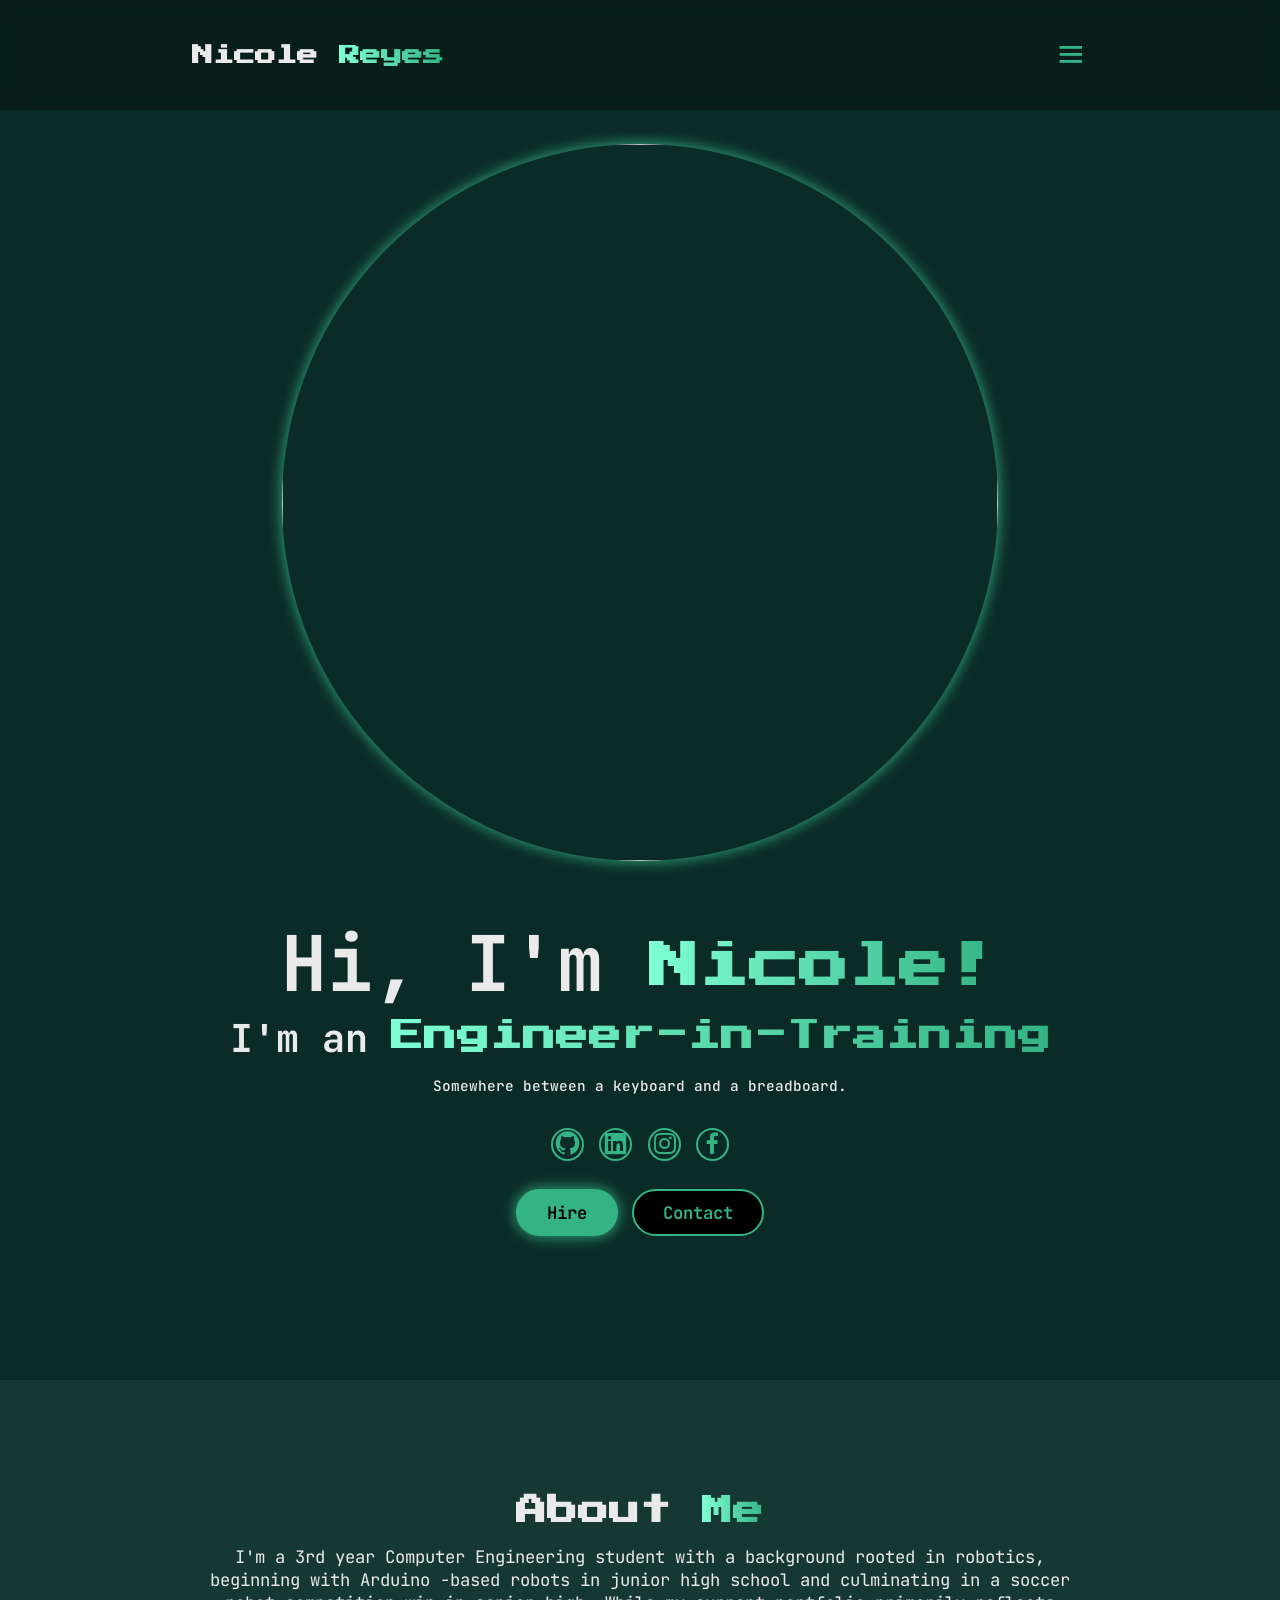
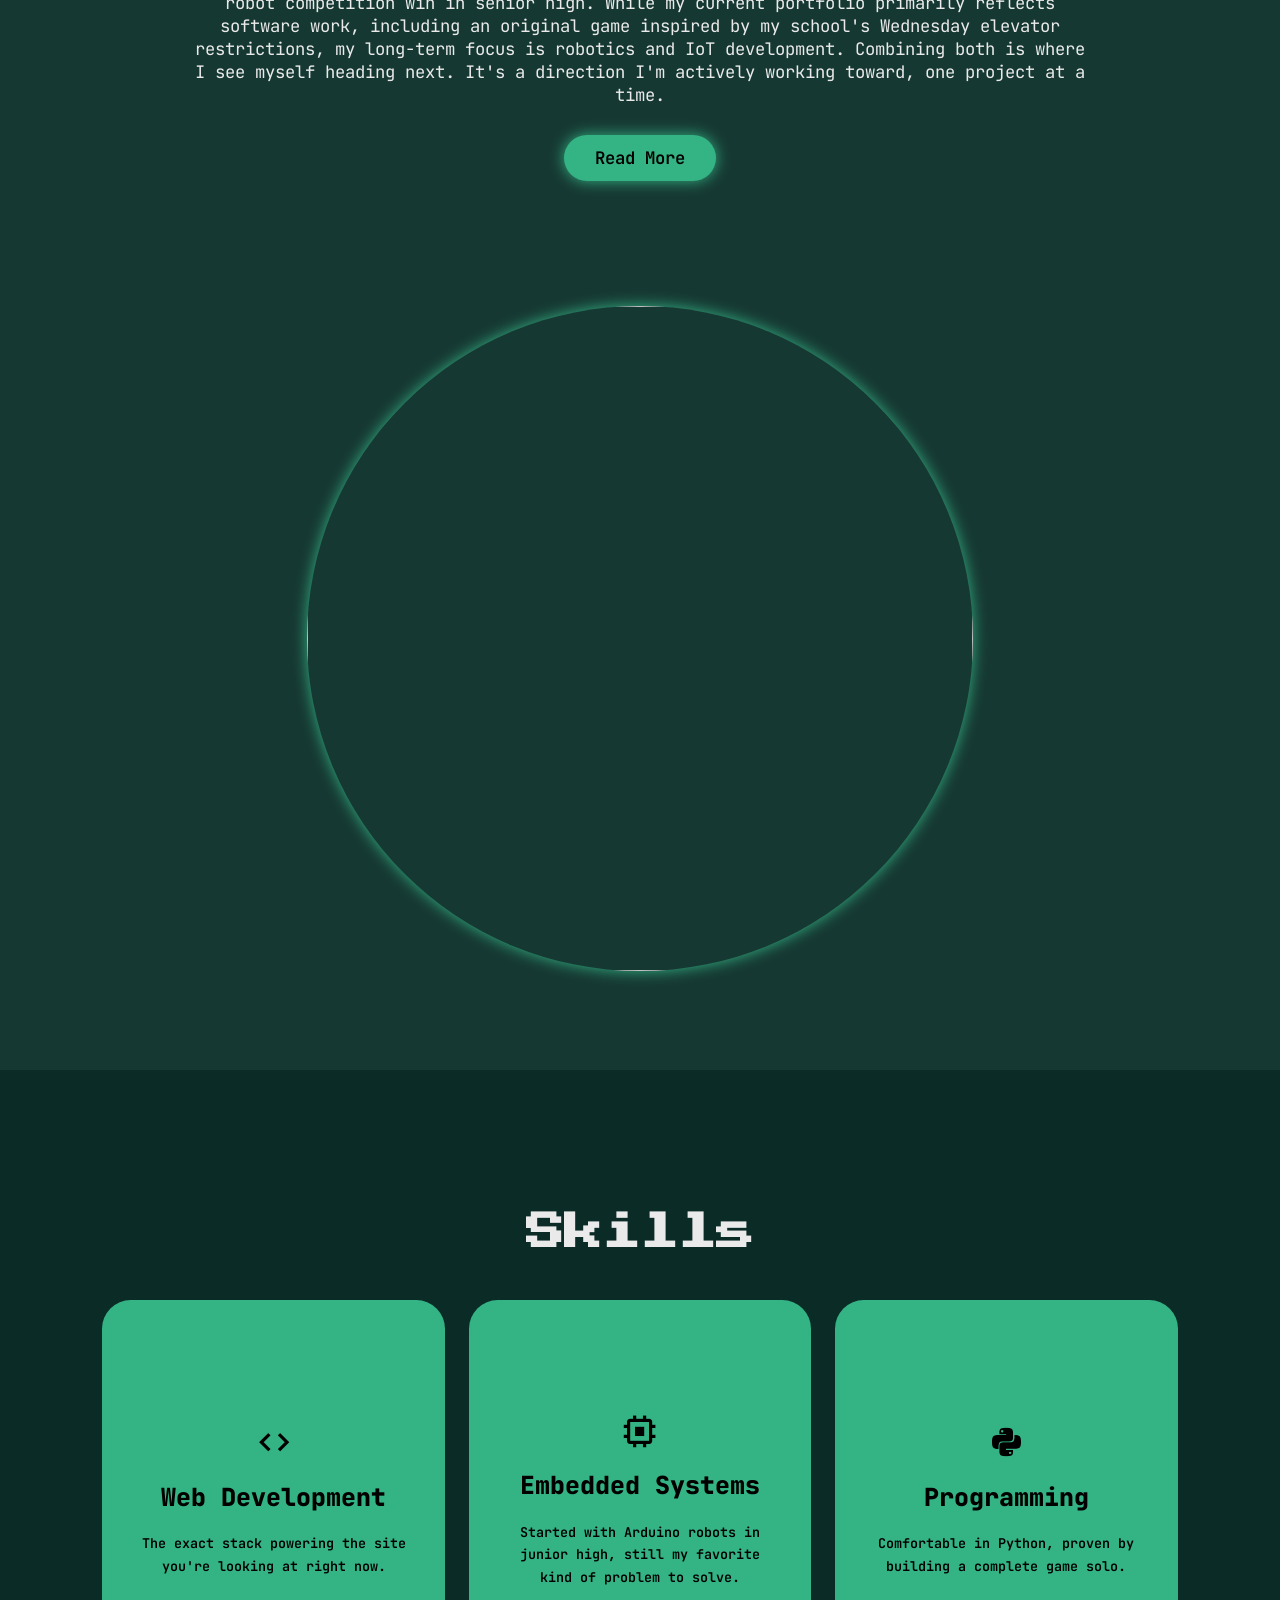
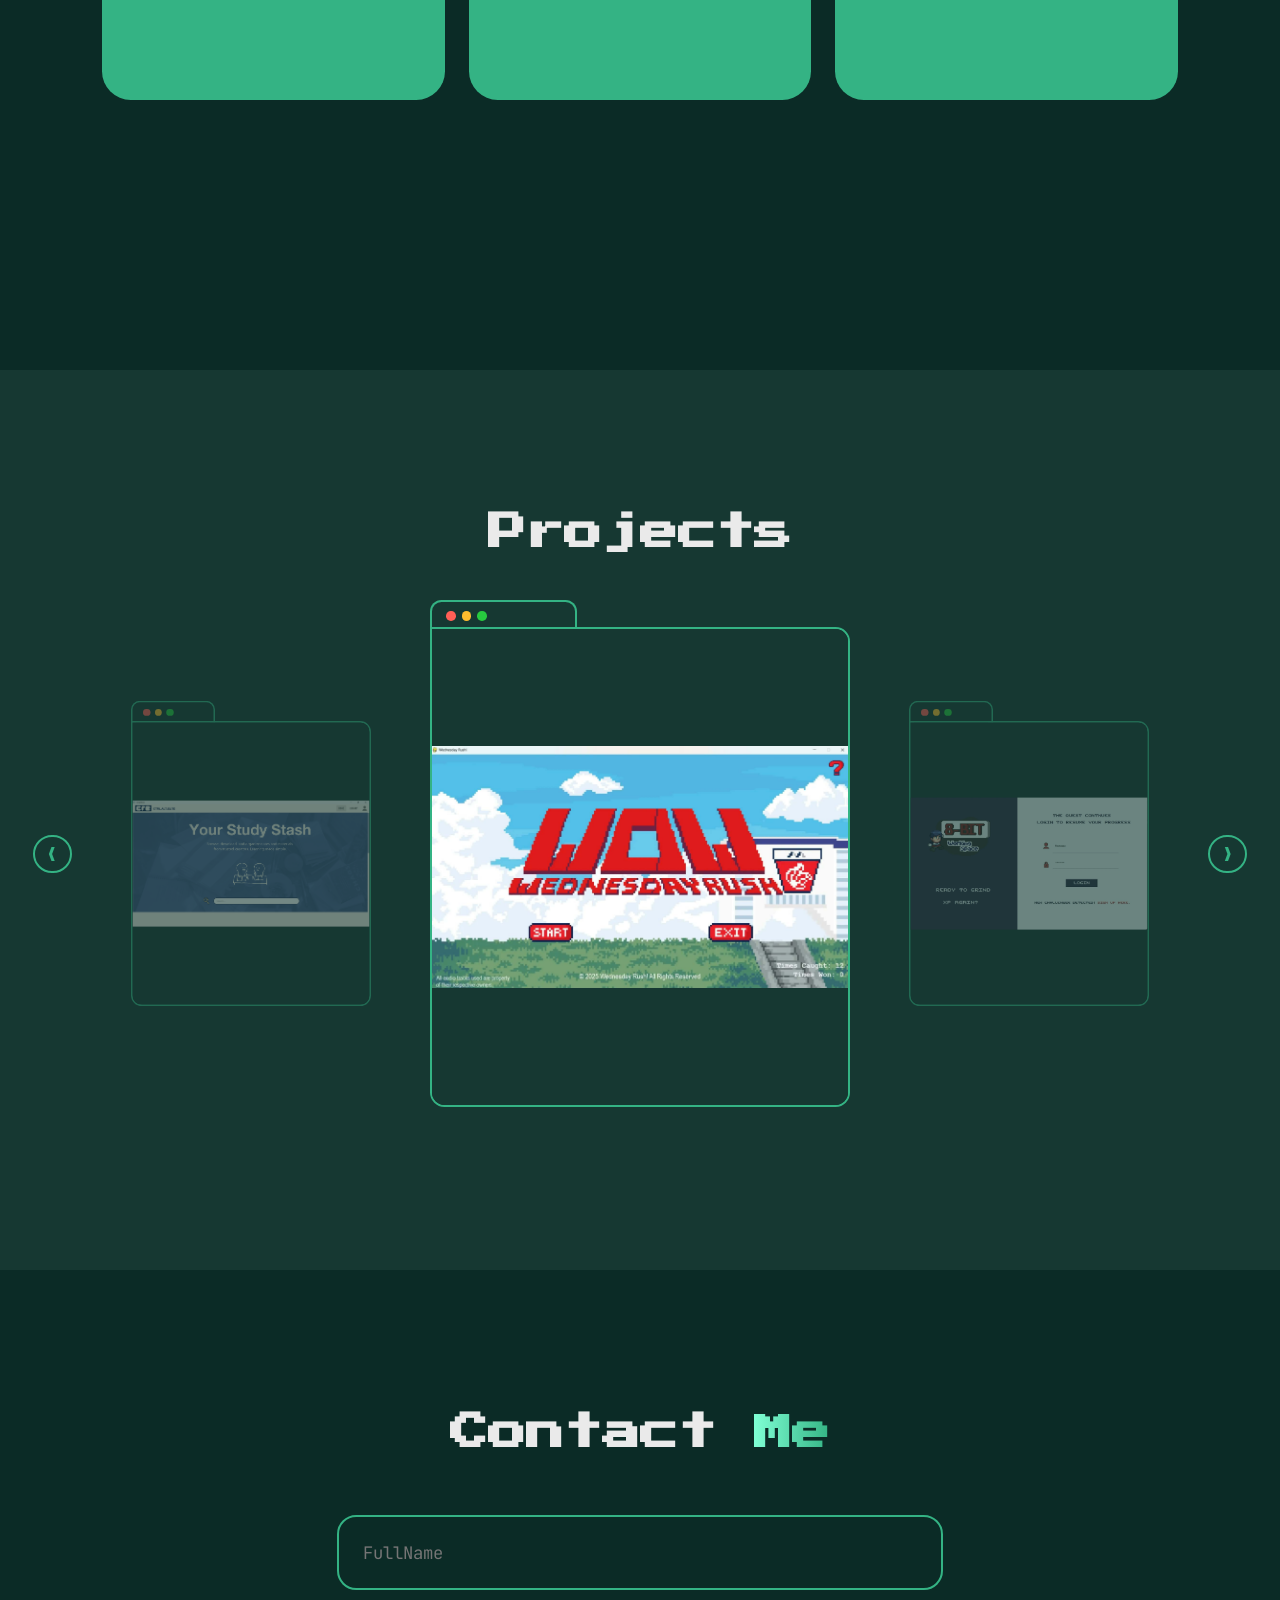
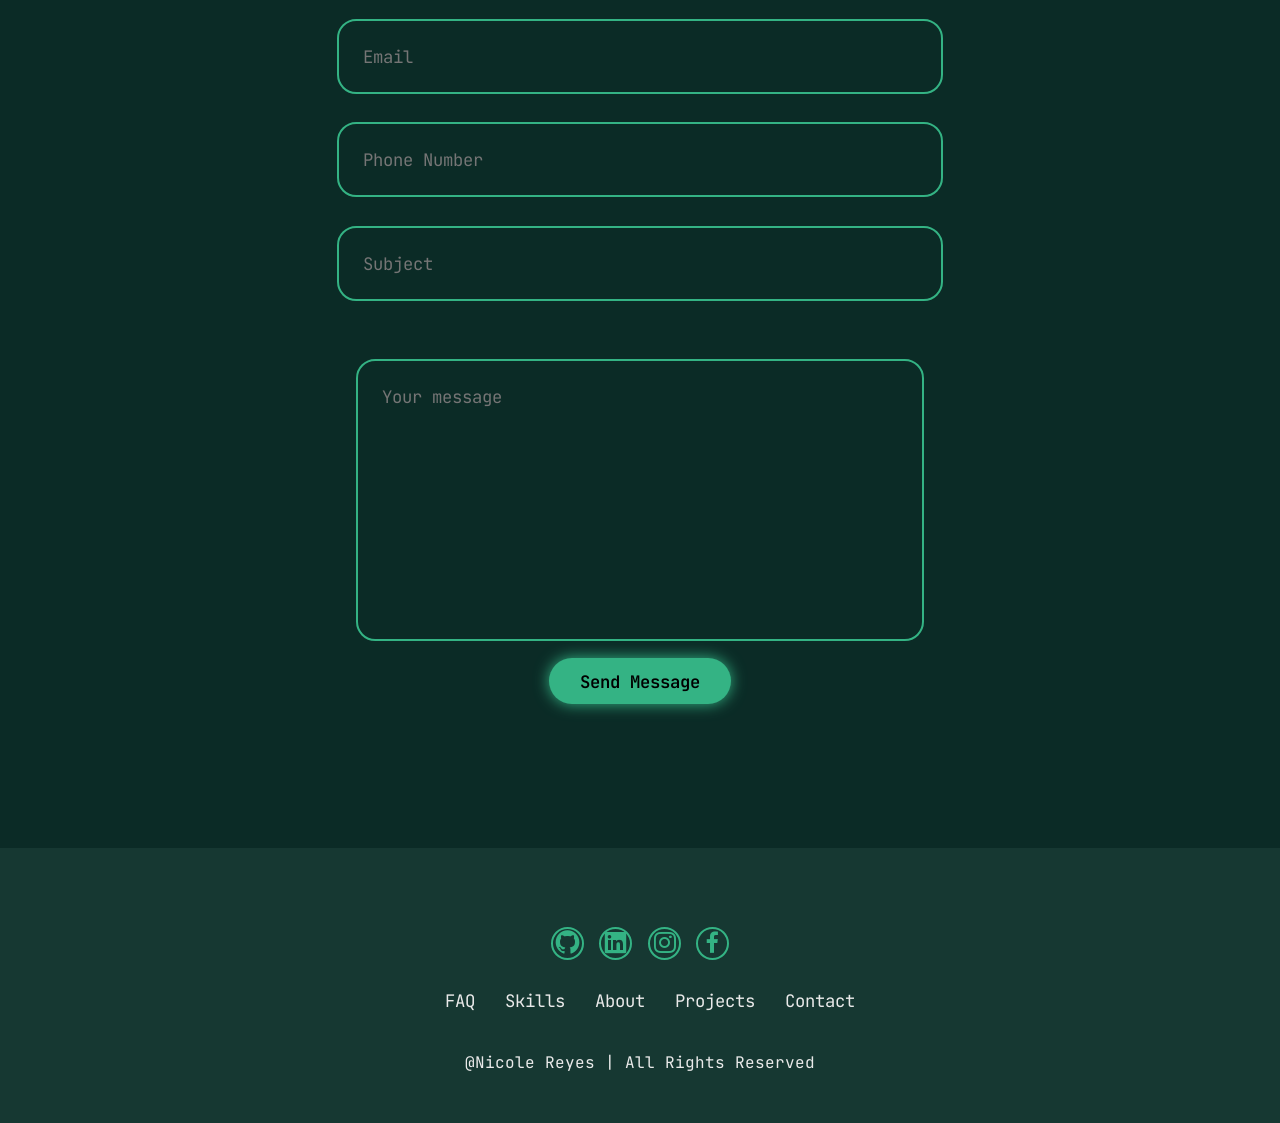
==== index.html @ 94658eff "Moved files to root directory" ====
<!DOCTYPE html>
<html lang="en">
  <head>
    <meta charset="UTF-8" />
    <meta name="viewport" content="width=device-width, initial-scale=1.0" />
    <title>Nicole Reyes Portfolio</title>
    <link rel="stylesheet" href="style.css" />
    <link
      href="https://unpkg.com/boxicons@2.1.4/css/boxicons.min.css"
      rel="stylesheet"
    />
    <link rel="preconnect" href="https://fonts.googleapis.com">
    <link rel="preconnect" href="https://fonts.gstatic.com" crossorigin>
    <link href="https://fonts.googleapis.com/css2?family=Press+Start+2P&family=JetBrains+Mono:wght@400;500;700&family=Space+Grotesk:wght@400;700&display=swap" rel="stylesheet">
  </head>
  <body>
    <header class="header">

      <a href="#home" class="logo">Nicole <span>Reyes</span></a>

      <i class="bx bx-menu" id="menu-icon"></i>
      <nav class="navbar">
        <a href="#home">Home</a>
        <a href="#about">About</a>
        <a href="#skills">Skills</a>
        <a href="#projects">Projects</a>
      </nav>
      <a href="#contact" class="gradient-btn">
        Contact Me
      </a>

    </header>

    <section class="home" id="home">
      <div class="home-content">
        <h1>Hi, I'm <span>Nicole!</span></h1>
        <h2>
          I'm an <span>Engineer-in-Training</span>
        </h2>
        <p>Somewhere between a keyboard and a breadboard.</p>
        <div class="social-icons">
          <a href="https://github.com/nixolotl" target="_blank">
            <i class="bx bxl-github"></i>
          </a>
          <a href="https://www.linkedin.com/in/nicole-helene-reyes-210616328" target="_blank">
            <i class="bx bxl-linkedin-square"></i>
          </a>
          <a href="https://www.instagram.com/_nikolayan" target="_blank">
            <i class="bx bxl-instagram"></i>
          </a>
          <a href="https://web.facebook.com/nicole.reyes.531286" target="_blank">
            <i class="bx bxl-facebook"></i>
          </a>
        </div>
        <div class="btn-group">
          <a href="#" class="btn">Hire</a>
          <a href="#contact" class="btn">Contact</a>
        </div>
      </div>
      <div class="home-img">
        <img src="image.jpg" alt="">
      </div>
    </section>

    <section class="about" id="about">
      <div class="about-img">
        <img src="image.jpg" alt="">
      </div>

      <div class="about-content">
        <h2>About <span>Me</span></h2>
        <p>I'm a 3rd year Computer Engineering student with a
           background rooted in robotics, beginning with Arduino
           -based robots in junior high school and culminating in a soccer
            robot competition win in senior high. While my current
            portfolio primarily reflects software work, including an
            original game inspired by my school's Wednesday elevator
            restrictions, my long-term focus is robotics and IoT
            development. Combining both is where I see myself heading next.
            It's a direction I'm actively working toward, one project at a time.</p>
        <a href="#" class="btn">Read More</a>
      </div>
    </section>

    <section class="services" id="skills">
      <h2 class="heading">Skills</h2>
      <div class="services-container">
        <div class="service-box">
          <div class="service-info">
            <i class="bx bx-code"></i>
            <h4>Web Development</h4>
            <p>The exact stack powering the site you're looking at right now.</p>
          </div>
        </div>

        <div class="service-box">
          <div class="service-info">
            <i class="bx bx-chip"></i>
            <h4>Embedded Systems</h4>
            <p>Started with Arduino robots in junior high, still my favorite kind of problem to solve.</p>
          </div>
        </div>

        <div class="service-box">
          <div class="service-info">
            <i class="bx bxl-python"></i>
            <h4>Programming</h4>
            <p>Comfortable in Python, proven by building a complete game solo.</p>
          </div>
        </div>
      </div>
    </section>

    <section class="projects" id="projects">
      <h2 class="heading">Projects</h2>
    
      <div class="project-carousel">
        <button class="carousel-arrow" id="prevProject">&#10094;</button>
    
        <div class="carousel-track">
          <div class="carousel-slide side" id="slidePrev">
            <div class="folder-tab"><span class="dot red"></span><span class="dot yellow"></span><span class="dot green"></span></div>
            <div class="folder-body">
              <img id="imgPrev" src="" alt="">
            </div>
          </div>
    
          <div class="carousel-slide active" id="slideActive">
            <div class="folder-tab"><span class="dot red"></span><span class="dot yellow"></span><span class="dot green"></span></div>
            <div class="folder-body">
              <img id="imgActive" src="" alt="">
              <div class="slide-overlay">
                <h3 id="titleActive"></h3>
                <p id="descActive"></p>
                <a id="linkActive" href="#" class="btn">Review Project</a>
              </div>
            </div>
          </div>
    
          <div class="carousel-slide side" id="slideNext">
            <div class="folder-tab"><span class="dot red"></span><span class="dot yellow"></span><span class="dot green"></span></div>
            <div class="folder-body">
              <img id="imgNext" src="" alt="">
            </div>
          </div>
        </div>
    
        <button class="carousel-arrow" id="nextProject">&#10095;</button>
      </div>
    </section>

    <section class="contact" id="contact">
      <h2 class="heading"> Contact <span>Me</span></h2>
      <form action="https://formspree.io/f/xjykveee" method="POST">

        <div class="input-group">
          <div class="input-box">
            <input type="text" name="fullname" placeholder="FullName">
            <input type="email" name="email" placeholder="Email">
          </div>
        
          <div class="input-box">
            <input type="number" name="phone" placeholder="Phone Number">
            <input type="text" name="subject" placeholder="Subject">
          </div>
        </div>
        
        <div class="input-group-2">
          <textarea name="message" placeholder="Your message" cols="30" rows="10"></textarea>
          <input type="submit" value="Send Message" class="btn">
        </div>
      </form>
    </section>

    <footer class="footer">
      <div class="social-icons">
        <a href="https://github.com/nixolotl" target="_blank">
          <i class="bx bxl-github"></i>
        </a>
        <a href="https://www.linkedin.com/in/nicole-helene-reyes-210616328" target="_blank">
          <i class="bx bxl-linkedin-square"></i>
        </a>
        <a href="https://www.instagram.com/_nikolayan" target="_blank">
          <i class="bx bxl-instagram"></i>
        </a>
        <a href="https://web.facebook.com/nicole.reyes.531286" target="_blank">
          <i class="bx bxl-facebook"></i>
        </a>
      </div>

      <ul class="list">
        <li>
          <a href="#">FAQ</a>
        </li>

        <li>
          <a href="#skills">Skills</a>
        </li>

        <li>
          <a href="#about">About</a>
        </li>

        <li>
          <a href="#projects">Projects</a>
        </li>

        <li>
          <a href="#contact">Contact</a>
        </li>
      </ul>

      <p class="copyright">
        @Nicole Reyes | All Rights Reserved
      </p>

    </footer>


    <script src="script.js"></script>
  </body>
</html>
---- style.css ----
* {
  margin: 0;
  padding: 0;
  box-sizing: border-box;
  text-decoration: none;
  scroll-behavior: smooth;
  font-family: "JetBrains Mono", monospace;
}
:root {
  --bg-color: #0B2B26;
  --second-bg-color: #163832;
  --text-color: #EAEAEA;
  --main-color: #34B384;
}

span {
  font-family: "Press Start 2P", sans-serif;
  background: linear-gradient(270deg, #34B384 0%, #7FFFD4 100%);
  background-clip: text;
  color: transparent;
}
html {
  font-size: 60%;
  overflow-x: hidden;
}

body{
  background: var(--bg-color);
  color: var(--text-color);
}

.header{
  position: fixed;
  width: 100%;
  top: 0;
  left: 0;
  padding: 4rem 15%;
  background: rgba(0,0,0,0.3);
  backdrop-filter: blur(10px);
  display: flex;
  justify-content: space-between;
  align-items: center;
  z-index: 1000;
}

#menu-icon{
  font-size: 3.5rem;
  color: var(--main-color);
  display: none;
}

.logo{
  font-family: "Press Start 2P", sans-serif;
  font-size: 2.2rem;
  color: var(--text-color);
  font-weight: 800;
  cursor: pointer;
  transition: 0.3s ease-in-out;
}

.logo:hover{
  transform: scale(1.1);
}

.navbar a{
  font-size: 1.8rem;
  color: var(--text-color);
  margin-left: 4rem;
  font-weight: 500;
  transition: 0.3s ease-in-out;
  border-bottom: 3px solid transparent;
}

.navbar a:hover{
  color: var(--main-color);
  border-bottom: 3px solid var(--main-color);
}

.gradient-btn{
  display: inline-block;
  font-size: 1.8rem;
  padding: 1rem 2rem;
  border-radius: 3rem;
  background: linear-gradient(270deg, var(--main-color) 0%, #7FFFD4 100%);
  letter-spacing: 1px;
  cursor: pointer;
  transition: 0.3s ease-in-out;
  color: black;
  border: none;
  text-wrap: nowrap;
}

.gradient-btn:hover{
  transform: scale(1.05);
}

section{
  min-height: 100vh;
  padding: 10rem 15%;
}

.home{
  display: flex;
  align-items: center;
  justify-content: center;
  gap: 15rem;
}

.home-content{
  display: flex;
  flex-direction: column;
  align-items: flex-end;
  text-align: right;
}

.home-content h1{
  font-size: 8rem;
  font-weight: 700;
  margin-top: 1.5rem;
  line-height: 1;
}

.home-content h2{
  margin: 1rem 0;
  font-size: 4rem;
}
.home-content h1 span{
  font-size: 0.65em;
}

.home-content h2 span{
  font-size: 0.85em;
}

.home-content p{
  font-size: 1.5rem;
  font-weight: 500;
  line-height: 1.8;
}

.home-img img{
  width: 32vw;
  height: 32vw;
  object-fit: cover;
  border-radius: 50%;
  box-shadow: 0 0 15px var(--main-color);
  transition: 0.4s ease-in-out;
}

.home-img img:hover{
  box-shadow: 0 0 15px var(--main-color),
              0 0 30px var(--main-color);
}

.social-icons a{
  display: inline-flex;
  justify-content: center;
  align-items: center;
  font-size: 3rem;
  background: transparent;
  border: 2px solid var(--main-color);
  border-radius: 50%;
  color: var(--main-color);
  margin: 3rem 0.5rem;
  transition: 0.3s ease-in-out;
}

.social-icons a:hover{
  color: var(--bg-color);
  background-color: var(--main-color);
  transform: scale(1.2) translateY(-5px);
  box-shadow: 0 0 12px var(--main-color);
}

.btn-group{
  display: flex;
  gap: 1.5rem;
}

.btn{
  display: inline-block;
  padding: 1rem 3rem;
  background-color: var(--main-color);
  box-shadow: 0 0 15px var(--main-color);
  border-radius: 3rem;
  font-size: 1.8rem;
  color: black;
  border: 2px solid transparent;
  font-weight: 600;
  transition: 0.3s ease-in-out;
}

.btn:hover{
  transform: scale(1.05);
  box-shadow: 0 0 20px var(--main-color);
}

.btn-group a:nth-of-type(2){
  background-color: black;
  color: var(--main-color);
  border: 2px solid var(--main-color);
  box-shadow: 0 0 15px transparent;
}

.btn-group a:nth-of-type(2):hover{
  box-shadow: 0 0 15px var(--main-color);
  background-color: var(--main-color);
  color: black;
}

.about{
  display: flex;
  justify-content: center;
  align-items: center;
  gap: 10rem;
  background: var(--second-bg-color);
}

.about-img img{
  width: 32vw;
  height: 32vw;
  object-fit: cover;
  border-radius: 50%;
  box-shadow: 0 0 15px var(--main-color);
  transition: 0.4s ease-in-out;
}

.about-img img:hover{
  box-shadow: 0 0 15px var(--main-color),
              0 0 30px var(--main-color);
}

.about-content h2{
  font-family: "Press Start 2P", sans-serif;
  font-size: 3.2rem;
  text-align: left;
}

.about-content p{
  font-size: 1.8rem;
}

.about-content .btn{
  margin: 3rem 0;
}

::-webkit-scrollbar{
  width: 20px;
}

::-webkit-scrollbar-thumb{
  background-color: var(--main-color);
}

::-webkit-scrollbar-track{
  background-color: var(--bg-color);
}

.heading{
  font-family: "Press Start 2P", sans-serif;
  text-align: center;
  font-size: 4rem;
  margin: 5rem;
}

.services{
  background-color: var(--bg-color);
  padding: 10rem 8%;
}

.services h2{
  color: var(--text-color);
}

.services-container{
  display: grid;
  grid-template-columns: repeat(3, minmax(300px,1fr));
  align-items: center;
  gap: 2.5rem;
}

.service-box{
  display: flex;
  justify-content: center;
  align-items: center;
  background-color: var(--main-color);
  height: 400px;
  border-radius: 3rem;
  cursor: pointer;
  border: 5px solid transparent;
  transition: 0.4s ease-in-out;
}

.service-box:hover{
  background: var(--second-bg-color);
  color: var(--main-color);
  border: 2px solid var(--main-color);
  transform: scale(1.03);
}

.service-info{
  display: flex;
  flex-direction: column;
  text-align: center;
  justify-content: center;
  align-items: center;
  padding: 3rem;
  font-size: 4rem;
  color: black;
}

.service-box:hover .service-info{
  color: var(--main-color);
}

.service-info h4{
  font-size: 2.6rem;
  margin: 2rem 0;
  font-weight: 800;
}

.service-info p{
  font-size: 1.4rem;
  font-weight: 600;
  line-height: 1.7;
}
.service-info i{
  font-size: 4rem;
}

.projects{
  background-color: var(--second-bg-color);
}

.project-carousel{
  display: flex;
  align-items: center;
  justify-content: center;
  gap: 2rem;
  max-width: 1100px;
  margin: 0 auto;
}

.carousel-track{
  display: flex;
  align-items: center;
  justify-content: center;
  gap: 2rem;
  flex: 1;
}

.carousel-slide{
  transition: 0.4s ease-in-out;
}

.carousel-slide.side{
  opacity: 0.4;
  transform: scale(0.75);
  filter: blur(1px);
}

.carousel-slide.active{
  opacity: 1;
  transform: scale(1);
  z-index: 2;
}

.folder-tab{
  width: 35%;
  height: 3rem;
  background: var(--second-bg-color);
  border: 2px solid var(--main-color);
  border-bottom: none;
  border-radius: 1.2rem 1.2rem 0 0;
  display: flex;
  align-items: center;
  gap: 0.6rem;
  padding-left: 1.5rem;
}

.dot{
  width: 1rem;
  height: 1rem;
  border-radius: 50%;
}
.dot.red{ background: #ff5f56; }
.dot.yellow{ background: #ffbd2e; }
.dot.green{ background: #27c93f; }

.folder-body{
  position: relative;
  width: 320px;
  height: 380px;
  background: var(--bg-color);
  border: 2px solid var(--main-color);
  border-radius: 0 1.5rem 1.5rem 1.5rem;
  margin-top: -2px;
  overflow: hidden;
}

.carousel-slide.active .folder-body{
  width: 420px;
  height: 480px;
}

.folder-body img{
  width: 100%;
  height: 100%;
  object-fit: contain;
  background: var(--second-bg-color);
}

.slide-overlay{
  position: absolute;
  inset: 0;
  background: rgba(0,0,0,0.75);
  display: flex;
  flex-direction: column;
  align-items: center;
  justify-content: center;
  text-align: center;
  gap: 1.2rem;
  padding: 2rem;
  opacity: 0;
  transition: 0.3s ease-in-out;
}

.carousel-slide.active:hover .slide-overlay{
  opacity: 1;
}

.slide-overlay h3{
  font-size: 2rem;
}

.slide-overlay p{
  font-size: 1.4rem;
}

.carousel-arrow{
  background: transparent;
  border: 2px solid var(--main-color);
  color: var(--main-color);
  font-size: 2rem;
  width: 4rem;
  height: 4rem;
  min-width: 4rem;
  border-radius: 50%;
  cursor: pointer;
  transition: 0.3s ease;
}

.carousel-arrow:hover{
  background: var(--main-color);
  color: var(--bg-color);
}

.contact{
  background-color: var(--bg-color);
}

.contact h2{
  margin-bottom: 3rem;
  color:var(--text-color);
}

.contact form{
  display: flex;
  align-items: center;
  justify-content: center;
  gap: 3rem;
  margin: 5rem 0;
  text-align: center;
}
.contact form .input-box input,
.contact form textarea{
  width: 100%;
  padding: 2.5rem;
  font-size: 1.8rem;
  color: var(--text-color);
  background-color: var(--bg-color);
  border-radius: 2rem;
  border: 2px solid var(--main-color);
  margin: 1.5rem 0;
  resize: none;
}

.footer{
  background-color: var(--second-bg-color);
  padding: 50px 0;
}
.footer .social-icons{
  text-align: center;
}
.footer ul{
  text-align: center;
  font-size: 1.8rem;
}
.footer ul li{
  display: inline-block;
  margin-left: 20px;
}
.footer ul li a{
  color: var(--text-color);
  border-bottom: 3px solid transparent;
  transition: 0.3s ease-in-out;
}

.footer ul li a:hover{
  border-bottom: 3px solid var(--main-color);
}
.footer .copyright{
  text-align: center;
  margin-top: 40px;
  font-size: 16px;
  color: var(--text-color);
}

@media(max-width:1285px){
  #menu-icon{
    display:block;
  }
  .navbar{
    position: absolute;
    top: 100%;
    right: 0;
    width: 50%;
    padding: 1rem 3rem;
    background: rgba(0,0,0,0.8);
    border-bottom-left-radius:2rem ;
    border-left: 2px solid var(--main-color);
    border-bottom: 2px solid var(--main-color);
    display: none;
  }
  .navbar a {
    display: block;
    font-size: 2rem;
    margin: 3rem 0;
    color: var(--text-color);
  }
  .navbar.active{
    display: block;
  }
  .gradient-btn{
    display: none;
  }
  .home{
    flex-direction: column-reverse;
    margin: 5rem 0;
    gap: 5rem;
  }
  .home-content{
    align-items: center;
    text-align: center;
  }
  .home-img img{
    width: 56vw;
    height: 56vw;
  }
  .about{
    flex-direction: column-reverse;
    text-align: center;
  }
  .about h2{
    text-align: center;
    margin: 2rem 0;
  }
  .about-img img{
    width: 52vw;
    height: 52vw;
  }
  .contact form{
    flex-direction: column;
  }
  .folder-body{
    flex-direction: column;
    gap: 2rem;
  }
}
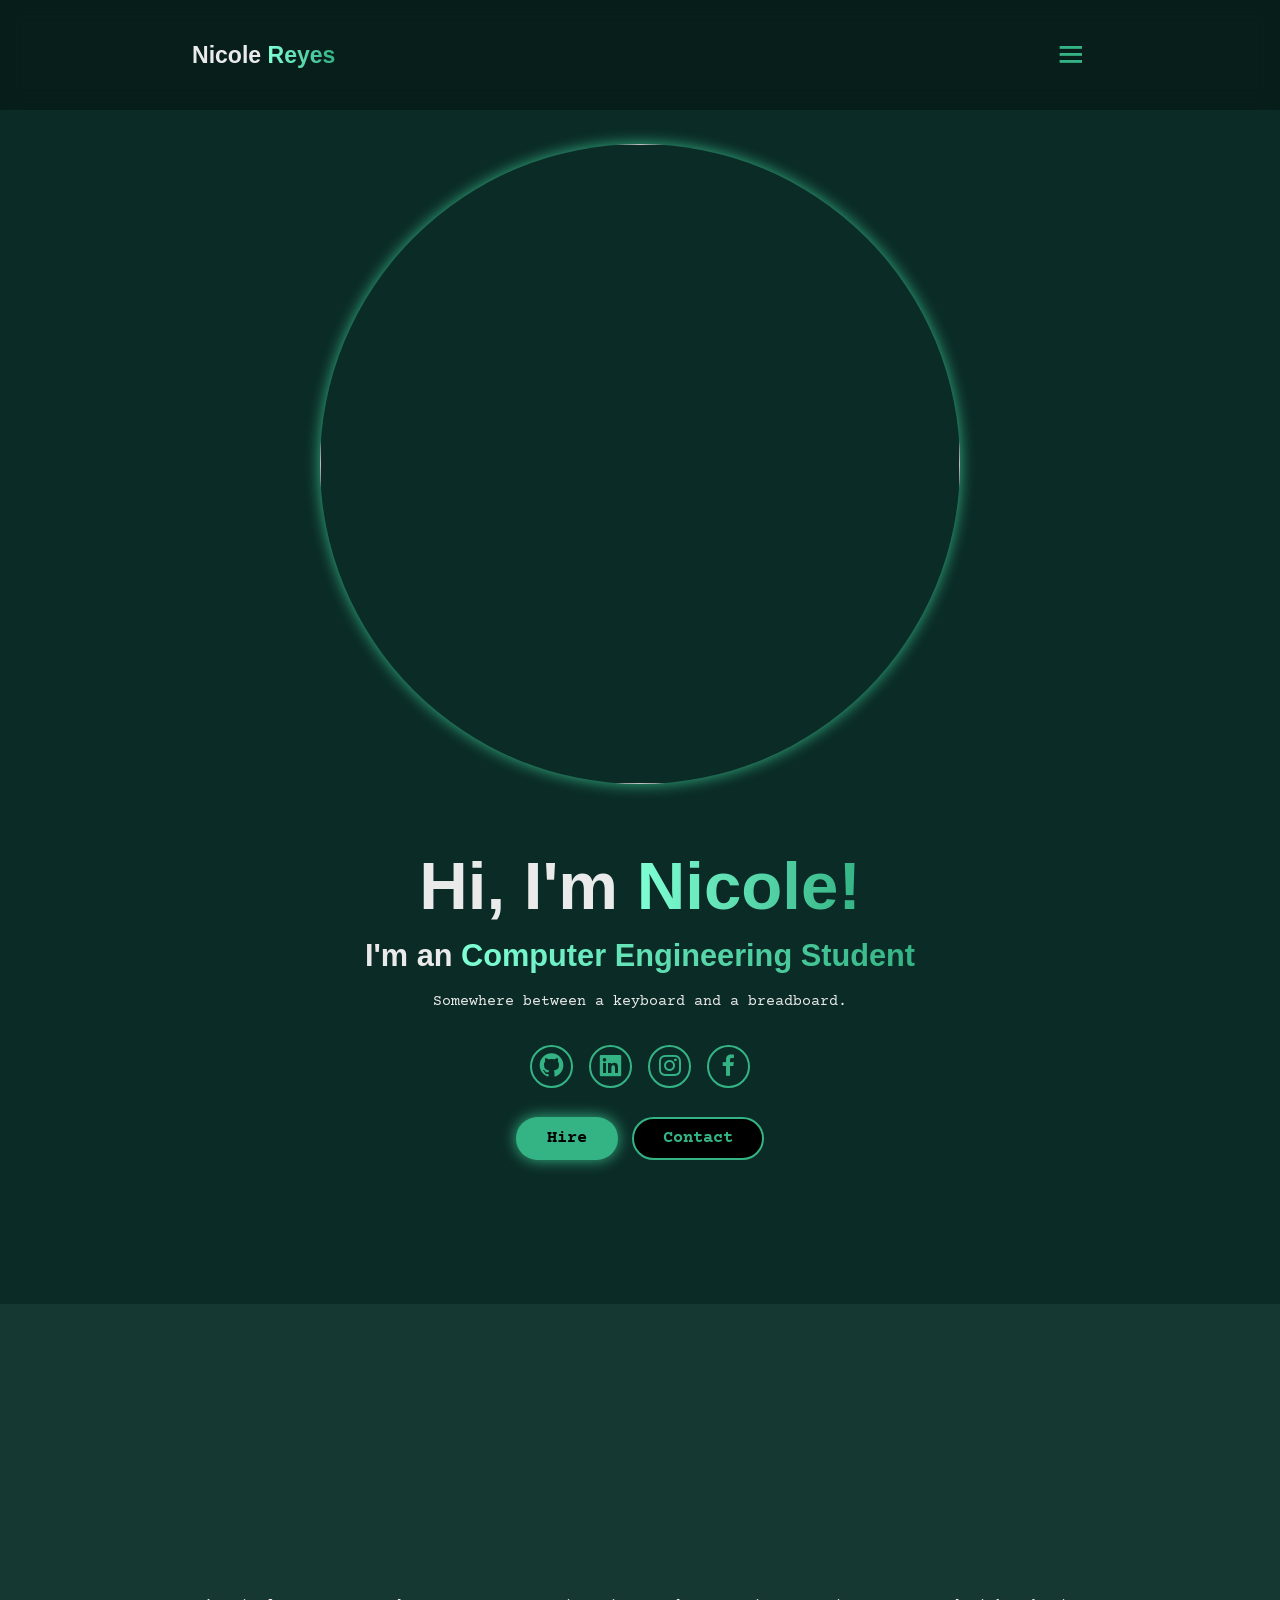
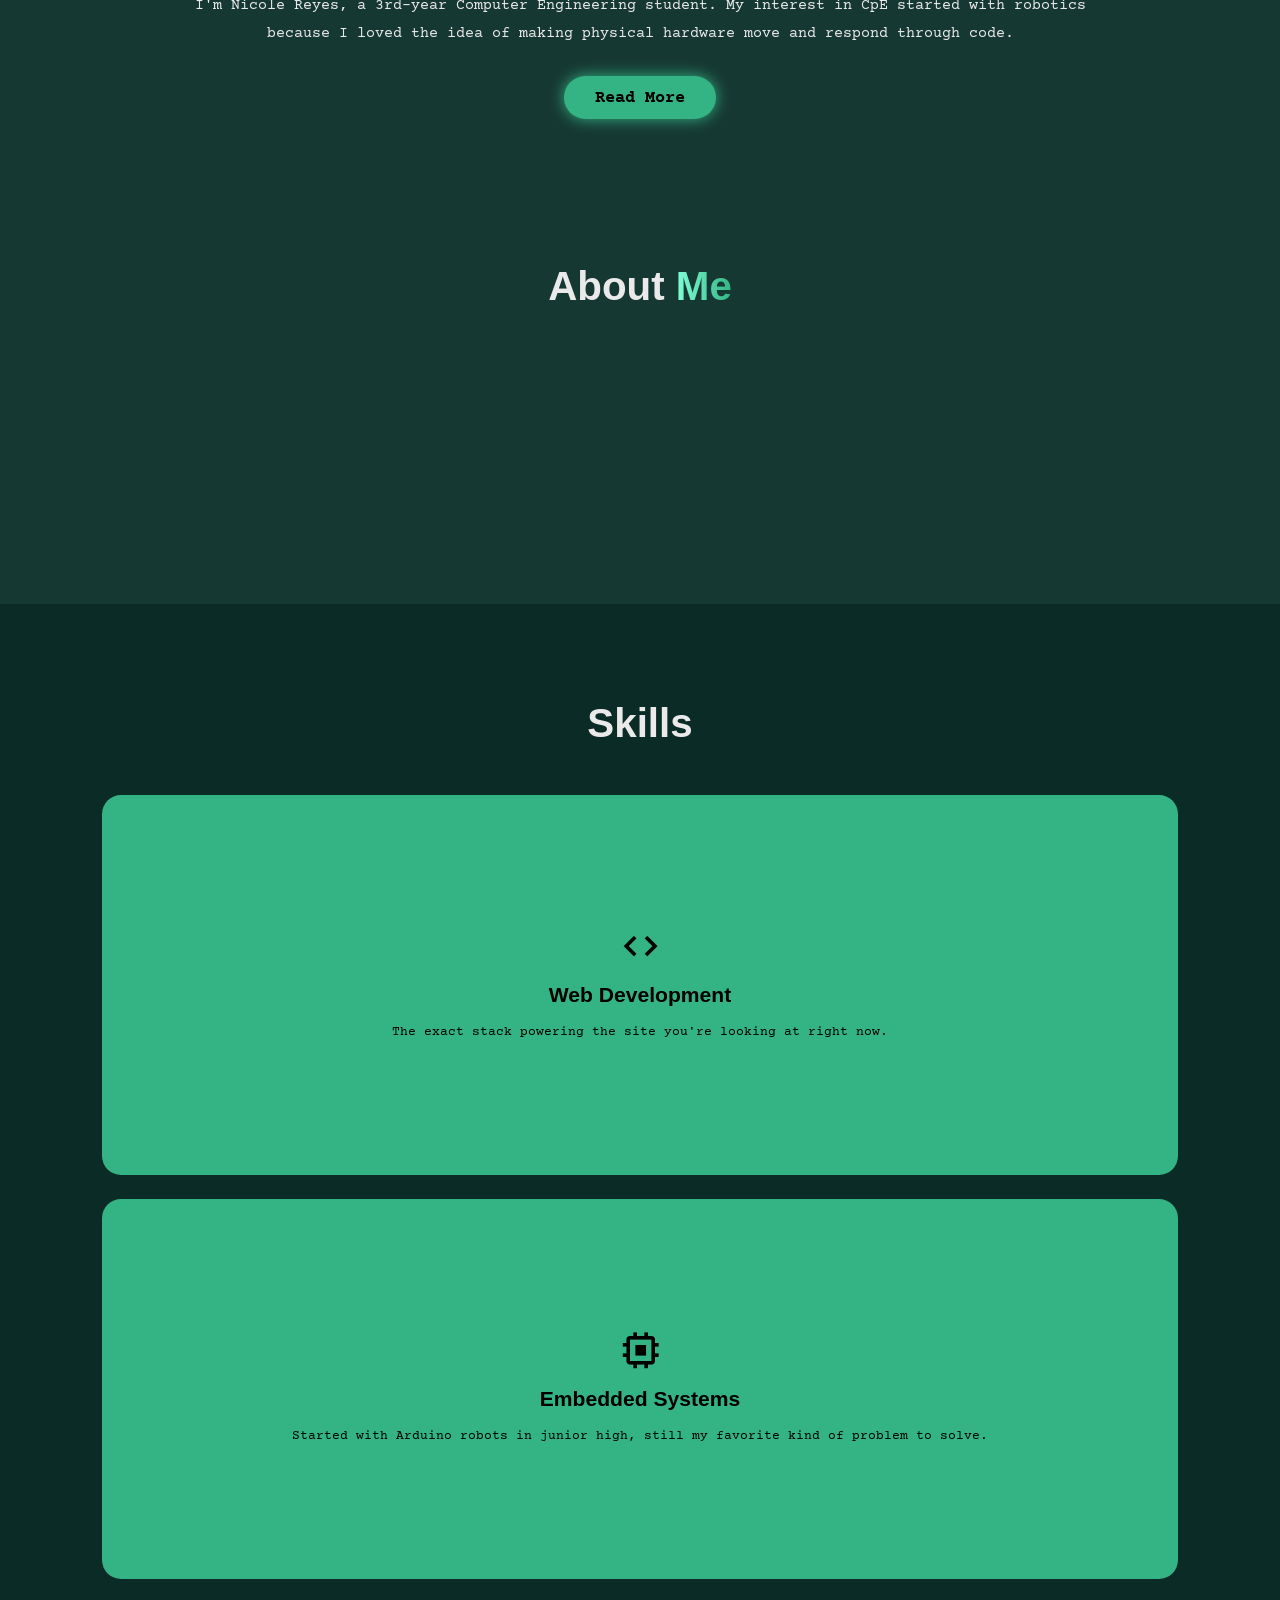
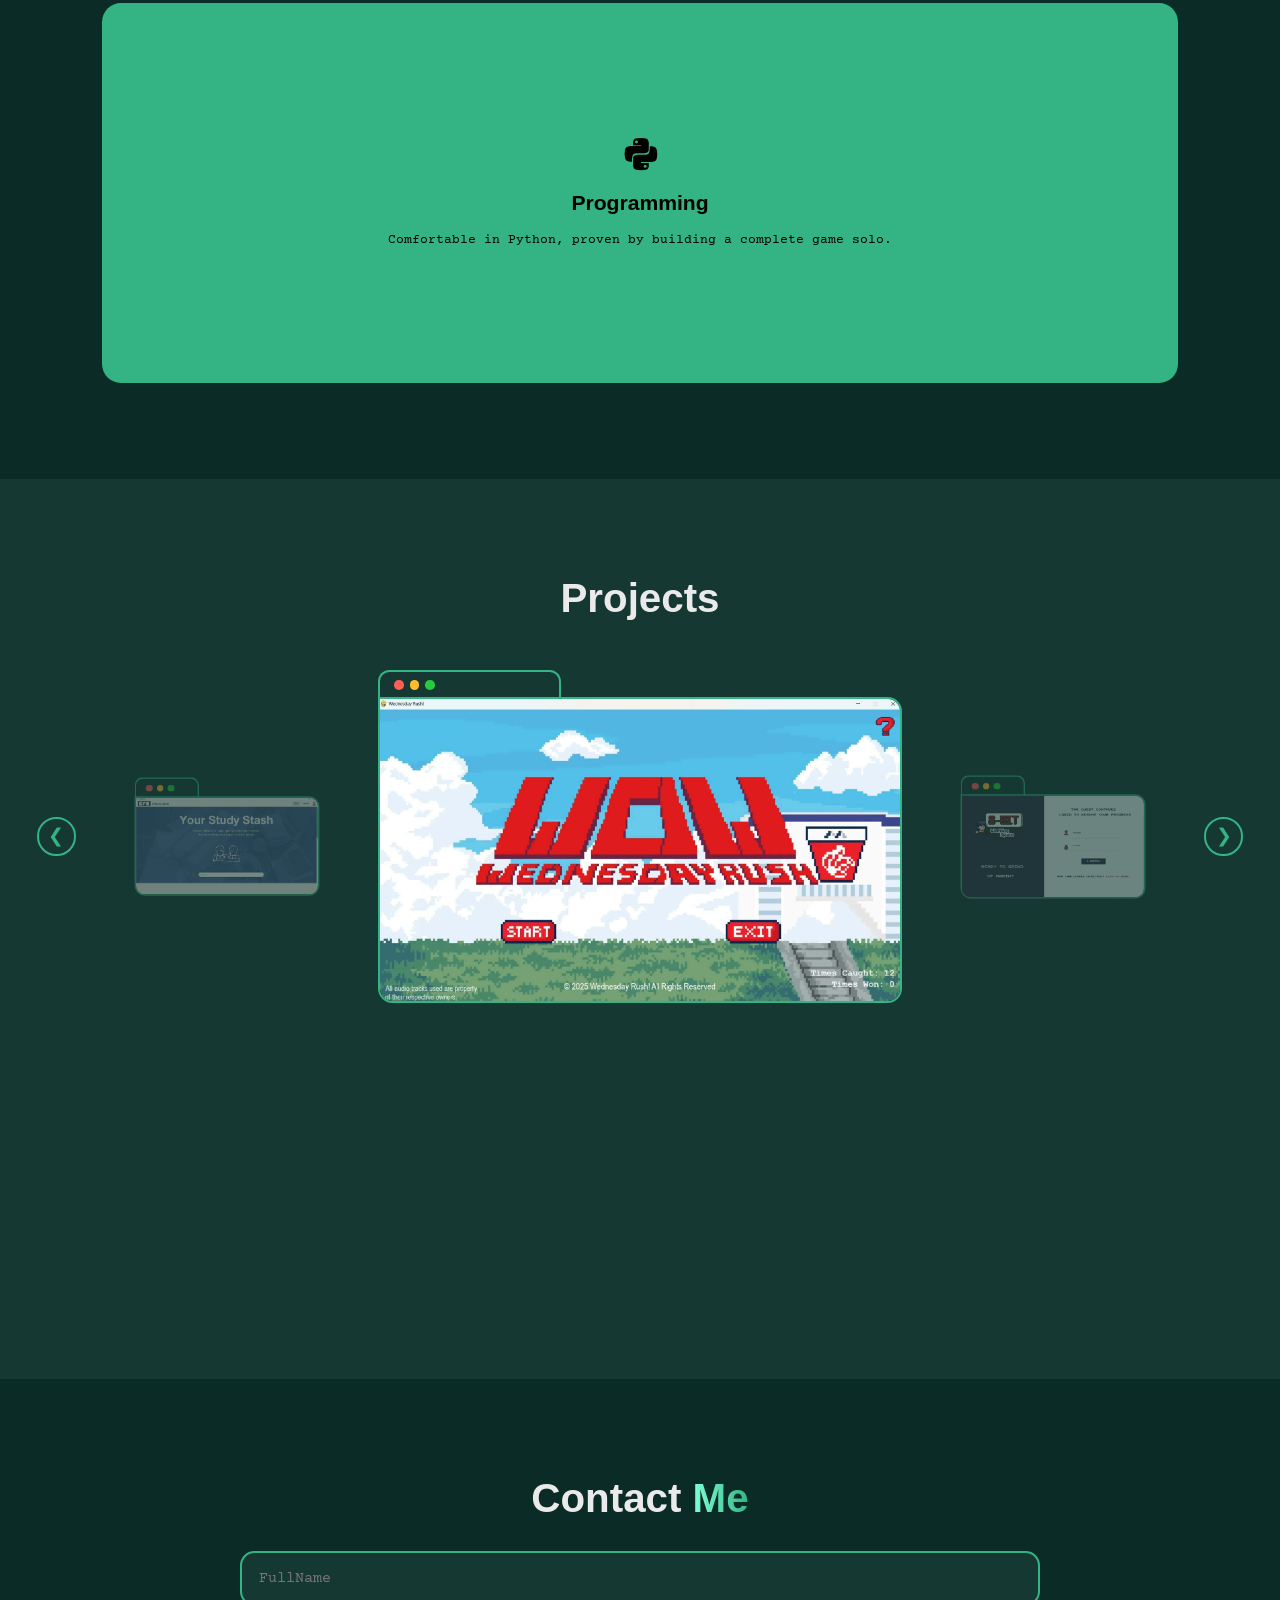
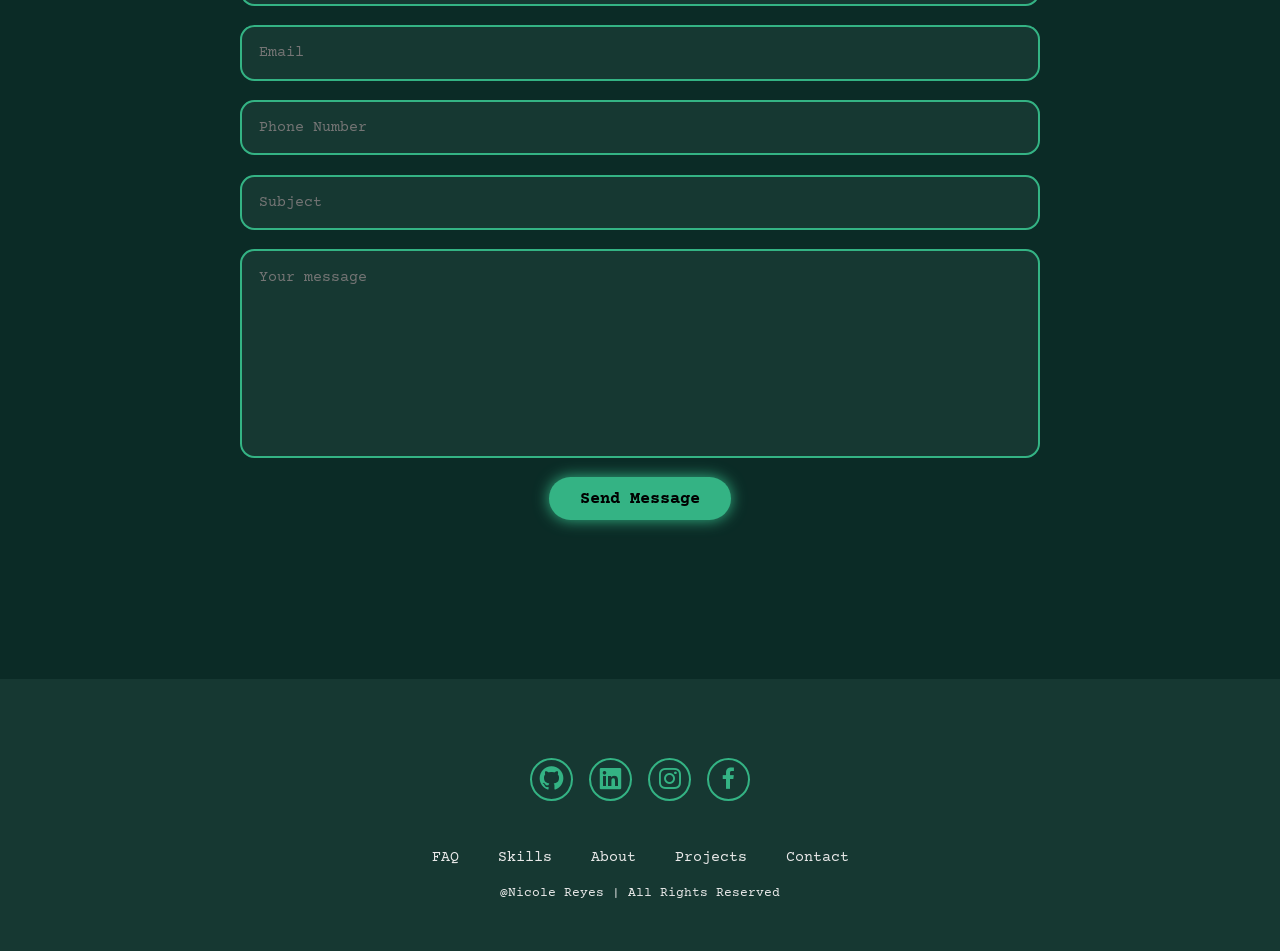
==== commit cbe6d18f: "Fix read more toggle and styling" ====
--- a/index.html
+++ b/index.html
@@ -35,7 +35,7 @@
       <div class="home-content">
         <h1>Hi, I'm <span>Nicole!</span></h1>
         <h2>
-          I'm an <span>Engineer-in-Training</span>
+          I'm an <span>Computer Engineering Student</span>
         </h2>
         <p>Somewhere between a keyboard and a breadboard.</p>
         <div class="social-icons">
@@ -62,25 +62,28 @@
       </div>
     </section>
 
-    <section class="about" id="about">
-      <div class="about-img">
-        <img src="image.jpg" alt="">
-      </div>
-
-      <div class="about-content">
-        <h2>About <span>Me</span></h2>
-        <p>I'm a 3rd year Computer Engineering student with a
-           background rooted in robotics, beginning with Arduino
-           -based robots in junior high school and culminating in a soccer
-            robot competition win in senior high. While my current
-            portfolio primarily reflects software work, including an
-            original game inspired by my school's Wednesday elevator
-            restrictions, my long-term focus is robotics and IoT
-            development. Combining both is where I see myself heading next.
-            It's a direction I'm actively working toward, one project at a time.</p>
-        <a href="#" class="btn">Read More</a>
-      </div>
-    </section>
+<section class="about" id="about">
+  <h2 class="heading">About <span>Me</span></h2>
+
+  <div class="about-content">
+    <p>
+      I'm Nicole Reyes, a 3rd-year Computer Engineering student. My interest in CpE started with robotics because I loved the idea of making physical hardware move and respond through code.
+    </p>
+
+    <!-- Hidden text block -->
+    <div class="about-more" id="aboutMore">
+      <p>
+        Over the last three years, my coursework has helped me build software across Python and Java, ranging from 2D games to full-stack web applications. I enjoy taking real-life situations and turning them into practical projects.
+      </p>
+      <p>
+        My main motivation in Computer Engineering is hardware-software integration. While most of my listed projects are software-focused, I am actively learning embedded systems and microcontroller programming through my CpE lab work.
+      </p>
+    </div>
+
+    <!-- Toggle Button -->
+    <button class="btn" id="readMoreBtn" type="button">Read More</button>
+  </div>
+</section>
 
     <section class="services" id="skills">
       <h2 class="heading">Skills</h2>
--- a/style.css
+++ b/style.css
@@ -1,11 +1,26 @@
+@font-face {
+  font-family: 'Courier Prime';
+  src: url('CourierPrime-Regular.ttf') format('truetype'); 
+  font-weight: 400;
+  font-style: normal;
+}
+
+@font-face {
+  font-family: 'Courier Prime';
+  src: url('CourierPrime-Bold.ttf') format('truetype');
+  font-weight: 700;
+  font-style: normal;
+}
+
 * {
   margin: 0;
   padding: 0;
   box-sizing: border-box;
   text-decoration: none;
   scroll-behavior: smooth;
-  font-family: "JetBrains Mono", monospace;
-}
+  font-family: "Courier Prime", monospace;
+}
+
 :root {
   --bg-color: #0B2B26;
   --second-bg-color: #163832;
@@ -13,23 +28,29 @@
   --main-color: #34B384;
 }
 
+h1, h2, h3, h4, .heading, .logo {
+  font-family: "Space Grotesk", sans-serif;
+}
+
 span {
-  font-family: "Press Start 2P", sans-serif;
+  font-family: inherit;
   background: linear-gradient(270deg, #34B384 0%, #7FFFD4 100%);
+  -webkit-background-clip: text;
   background-clip: text;
   color: transparent;
 }
+
 html {
   font-size: 60%;
   overflow-x: hidden;
 }
 
-body{
+body {
   background: var(--bg-color);
   color: var(--text-color);
 }
 
-.header{
+.header {
   position: fixed;
   width: 100%;
   top: 0;
@@ -43,26 +64,25 @@
   z-index: 1000;
 }
 
-#menu-icon{
+#menu-icon {
   font-size: 3.5rem;
   color: var(--main-color);
   display: none;
 }
 
-.logo{
-  font-family: "Press Start 2P", sans-serif;
-  font-size: 2.2rem;
-  color: var(--text-color);
-  font-weight: 800;
+.logo {
+  font-size: 2.4rem;
+  color: var(--text-color);
+  font-weight: 700;
   cursor: pointer;
   transition: 0.3s ease-in-out;
 }
 
-.logo:hover{
-  transform: scale(1.1);
-}
-
-.navbar a{
+.logo:hover {
+  transform: scale(1.05);
+}
+
+.navbar a {
   font-size: 1.8rem;
   color: var(--text-color);
   margin-left: 4rem;
@@ -71,12 +91,12 @@
   border-bottom: 3px solid transparent;
 }
 
-.navbar a:hover{
+.navbar a:hover {
   color: var(--main-color);
   border-bottom: 3px solid var(--main-color);
 }
 
-.gradient-btn{
+.gradient-btn {
   display: inline-block;
   font-size: 1.8rem;
   padding: 1rem 2rem;
@@ -87,72 +107,66 @@
   transition: 0.3s ease-in-out;
   color: black;
   border: none;
-  text-wrap: nowrap;
-}
-
-.gradient-btn:hover{
+  white-space: nowrap;
+  font-weight: 700;
+}
+
+.gradient-btn:hover {
   transform: scale(1.05);
 }
 
-section{
+section {
   min-height: 100vh;
   padding: 10rem 15%;
 }
 
-.home{
-  display: flex;
-  align-items: center;
-  justify-content: center;
-  gap: 15rem;
-}
-
-.home-content{
+.home {
+  display: flex;
+  align-items: center;
+  justify-content: center;
+  gap: 10rem;
+}
+
+.home-content {
   display: flex;
   flex-direction: column;
   align-items: flex-end;
   text-align: right;
 }
 
-.home-content h1{
-  font-size: 8rem;
+.home-content h1 {
+  font-size: 7rem;
   font-weight: 700;
   margin-top: 1.5rem;
-  line-height: 1;
-}
-
-.home-content h2{
-  margin: 1rem 0;
-  font-size: 4rem;
-}
-.home-content h1 span{
-  font-size: 0.65em;
-}
-
-.home-content h2 span{
-  font-size: 0.85em;
-}
-
-.home-content p{
-  font-size: 1.5rem;
-  font-weight: 500;
+  line-height: 1.1;
+}
+
+.home-content h2 {
+  margin: 1.5rem 0;
+  font-size: 3.2rem;
+}
+
+.home-content p {
+  font-size: 1.6rem;
+  font-weight: 400;
   line-height: 1.8;
 }
 
-.home-img img{
-  width: 32vw;
-  height: 32vw;
+.home-img img {
+  width: 30vw;
+  height: 30vw;
   object-fit: cover;
   border-radius: 50%;
   box-shadow: 0 0 15px var(--main-color);
   transition: 0.4s ease-in-out;
 }
 
-.home-img img:hover{
+.home-img img:hover {
   box-shadow: 0 0 15px var(--main-color),
               0 0 30px var(--main-color);
 }
 
-.social-icons a{
+.social-icons a {
   display: inline-flex;
   justify-content: center;
   align-items: center;
@@ -163,21 +177,23 @@
   color: var(--main-color);
   margin: 3rem 0.5rem;
   transition: 0.3s ease-in-out;
-}
-
-.social-icons a:hover{
+  width: 4.5rem;
+  height: 4.5rem;
+}
+
+.social-icons a:hover {
   color: var(--bg-color);
   background-color: var(--main-color);
-  transform: scale(1.2) translateY(-5px);
+  transform: scale(1.1) translateY(-3px);
   box-shadow: 0 0 12px var(--main-color);
 }
 
-.btn-group{
+.btn-group {
   display: flex;
   gap: 1.5rem;
 }
 
-.btn{
+.btn {
   display: inline-block;
   padding: 1rem 3rem;
   background-color: var(--main-color);
@@ -186,29 +202,43 @@
   font-size: 1.8rem;
   color: black;
   border: 2px solid transparent;
-  font-weight: 600;
+  font-weight: 700;
   transition: 0.3s ease-in-out;
-}
-
-.btn:hover{
+  cursor: pointer;
+}
+
+.btn:hover {
   transform: scale(1.05);
   box-shadow: 0 0 20px var(--main-color);
 }
 
-.btn-group a:nth-of-type(2){
+.btn-group a:nth-of-type(2) {
   background-color: black;
   color: var(--main-color);
   border: 2px solid var(--main-color);
   box-shadow: 0 0 15px transparent;
 }
 
-.btn-group a:nth-of-type(2):hover{
+.btn-group a:nth-of-type(2):hover {
   box-shadow: 0 0 15px var(--main-color);
   background-color: var(--main-color);
   color: black;
 }
 
-.about{
+.btn-outline {
+  background: transparent;
+  color: var(--main-color);
+  box-shadow: none;
+  border: 2px solid var(--main-color);
+}
+
+.btn-outline:hover {
+  background: var(--main-color);
+  color: black;
+  box-shadow: 0 0 15px var(--main-color);
+}
+
+.about {
   display: flex;
   justify-content: center;
   align-items: center;
@@ -216,123 +246,142 @@
   background: var(--second-bg-color);
 }
 
-.about-img img{
-  width: 32vw;
-  height: 32vw;
+.about-img img {
+  width: 30vw;
+  height: 30vw;
   object-fit: cover;
   border-radius: 50%;
   box-shadow: 0 0 15px var(--main-color);
   transition: 0.4s ease-in-out;
 }
 
-.about-img img:hover{
+.about-img img:hover {
   box-shadow: 0 0 15px var(--main-color),
               0 0 30px var(--main-color);
 }
 
-.about-content h2{
-  font-family: "Press Start 2P", sans-serif;
-  font-size: 3.2rem;
+.about-content h2 {
+  font-weight: 700;
+  font-size: 3.6rem;
   text-align: left;
 }
 
-.about-content p{
-  font-size: 1.8rem;
-}
-
-.about-content .btn{
+.about-content p {
+  font-size: 1.6rem;
+  line-height: 1.8;
+  margin-top: 1.5rem;
+}
+
+.about-more {
+  display: none;
+}
+
+.about-more.show {
+  display: block;
+}
+
+.about-more p {
+  margin-top: 1.5rem;
+}
+
+.about-content .btn {
   margin: 3rem 0;
 }
 
-::-webkit-scrollbar{
-  width: 20px;
-}
-
-::-webkit-scrollbar-thumb{
+::-webkit-scrollbar {
+  width: 12px;
+}
+
+::-webkit-scrollbar-thumb {
   background-color: var(--main-color);
 }
 
-::-webkit-scrollbar-track{
+::-webkit-scrollbar-track {
   background-color: var(--bg-color);
 }
 
-.heading{
-  font-family: "Press Start 2P", sans-serif;
+.heading {
+  font-weight: 700;
   text-align: center;
-  font-size: 4rem;
-  margin: 5rem;
-}
-
-.services{
+  font-size: 4.2rem;
+  margin-bottom: 5rem;
+}
+
+.services {
   background-color: var(--bg-color);
   padding: 10rem 8%;
 }
 
-.services h2{
-  color: var(--text-color);
-}
-
-.services-container{
+.services h2 {
+  color: var(--text-color);
+}
+
+.services-container {
   display: grid;
-  grid-template-columns: repeat(3, minmax(300px,1fr));
+  grid-template-columns: repeat(3, minmax(280px, 1fr));
   align-items: center;
   gap: 2.5rem;
 }
 
-.service-box{
+.service-box {
   display: flex;
   justify-content: center;
   align-items: center;
   background-color: var(--main-color);
-  height: 400px;
-  border-radius: 3rem;
+  height: 380px;
+  border-radius: 2rem;
   cursor: pointer;
-  border: 5px solid transparent;
+  border: 2px solid transparent;
   transition: 0.4s ease-in-out;
 }
 
-.service-box:hover{
+.service-box:hover {
   background: var(--second-bg-color);
   color: var(--main-color);
   border: 2px solid var(--main-color);
-  transform: scale(1.03);
-}
-
-.service-info{
+  transform: translateY(-5px);
+}
+
+.service-info {
   display: flex;
   flex-direction: column;
   text-align: center;
   justify-content: center;
   align-items: center;
   padding: 3rem;
-  font-size: 4rem;
   color: black;
 }
 
-.service-box:hover .service-info{
-  color: var(--main-color);
-}
-
-.service-info h4{
-  font-size: 2.6rem;
-  margin: 2rem 0;
-  font-weight: 800;
-}
-
-.service-info p{
+.service-box:hover .service-info {
+  color: var(--text-color);
+}
+
+.service-info h4 {
+  font-size: 2.2rem;
+  margin: 1.5rem 0;
+  font-weight: 700;
+}
+
+.service-info p {
   font-size: 1.4rem;
-  font-weight: 600;
+  font-weight: 400;
   line-height: 1.7;
 }
-.service-info i{
-  font-size: 4rem;
-}
-
-.projects{
+
+.service-info i {
+  font-size: 4.5rem;
+  color: black;
+}
+
+.service-box:hover .service-info i {
+  color: var(--main-color);
+}
+
+.projects {
   background-color: var(--second-bg-color);
 }
 
-.project-carousel{
+.project-carousel {
   display: flex;
   align-items: center;
   justify-content: center;
@@ -341,7 +390,7 @@
   margin: 0 auto;
 }
 
-.carousel-track{
+.carousel-track {
   display: flex;
   align-items: center;
   justify-content: center;
@@ -349,23 +398,23 @@
   flex: 1;
 }
 
-.carousel-slide{
-  transition: 0.4s ease-in-out;
-}
-
-.carousel-slide.side{
+.carousel-slide {
+  transition: transform 0.4s ease, opacity 0.4s ease, filter 0.4s ease;
+}
+
+.carousel-slide.side {
   opacity: 0.4;
-  transform: scale(0.75);
+  transform: scale(0.7);
   filter: blur(1px);
 }
 
-.carousel-slide.active{
+.carousel-slide.active {
   opacity: 1;
   transform: scale(1);
   z-index: 2;
 }
 
-.folder-tab{
+.folder-tab {
   width: 35%;
   height: 3rem;
   background: var(--second-bg-color);
@@ -378,66 +427,113 @@
   padding-left: 1.5rem;
 }
 
-.dot{
+.dot {
   width: 1rem;
   height: 1rem;
   border-radius: 50%;
 }
-.dot.red{ background: #ff5f56; }
-.dot.yellow{ background: #ffbd2e; }
-.dot.green{ background: #27c93f; }
-
-.folder-body{
+.dot.red { background: #ff5f56; }
+.dot.yellow { background: #ffbd2e; }
+.dot.green { background: #27c93f; }
+
+.folder-body {
   position: relative;
-  width: 320px;
-  height: 380px;
+  width: fit-content;
+  max-width: 100%;
+  height: auto;
   background: var(--bg-color);
   border: 2px solid var(--main-color);
   border-radius: 0 1.5rem 1.5rem 1.5rem;
   margin-top: -2px;
   overflow: hidden;
-}
-
-.carousel-slide.active .folder-body{
-  width: 420px;
-  height: 480px;
-}
-
-.folder-body img{
-  width: 100%;
-  height: 100%;
+  display: flex;
+}
+
+/* Remove fixed size overrides on active slide */
+.carousel-slide.active .folder-body {
+  width: fit-content;
+  height: auto;
+}
+
+.folder-body img {
+  display: block;
+  max-width: 520px; /* Made the active image bigger */
+  height: auto;
   object-fit: contain;
   background: var(--second-bg-color);
-}
-
-.slide-overlay{
+  transition: opacity 0.3s ease, transform 0.3s ease;
+}
+
+/* Scale side images down slightly */
+.carousel-slide.side .folder-body img {
+  max-width: 260px;
+
+}
+
+.folder-body.swap img {
+  opacity: 0;
+  transform: scale(0.9);
+}
+
+.folder-body.swap .slide-overlay h3,
+.folder-body.swap .slide-overlay p,
+.folder-body.swap .slide-overlay .overlay-btns {
+  opacity: 0;
+  transform: translateY(6px);
+}
+
+.folder-body.swapping img {
+  opacity: 0;
+  transform: scale(0.95);
+}
+
+.slide-overlay {
   position: absolute;
   inset: 0;
-  background: rgba(0,0,0,0.75);
+  background: rgba(0,0,0,0.85);
   display: flex;
   flex-direction: column;
   align-items: center;
   justify-content: center;
   text-align: center;
-  gap: 1.2rem;
-  padding: 2rem;
+  gap: 1.5rem;
+  padding: 2.5rem;
   opacity: 0;
   transition: 0.3s ease-in-out;
 }
 
-.carousel-slide.active:hover .slide-overlay{
+.slide-overlay h3,
+.slide-overlay p,
+.slide-overlay .overlay-btns {
+  transition: opacity 0.3s ease, transform 0.3s ease;
+}
+
+.carousel-slide.active:hover .slide-overlay {
   opacity: 1;
 }
 
-.slide-overlay h3{
-  font-size: 2rem;
-}
-
-.slide-overlay p{
+.slide-overlay h3 {
+  font-size: 2.2rem;
+}
+
+.slide-overlay p {
   font-size: 1.4rem;
-}
-
-.carousel-arrow{
+  line-height: 1.6;
+}
+
+.overlay-btns {
+  display: flex;
+  gap: 1rem;
+  flex-wrap: wrap;
+  justify-content: center;
+}
+
+.overlay-btns .btn {
+  padding: 1rem 2rem;
+  font-size: 1.4rem;
+}
+
+.carousel-arrow {
   background: transparent;
   border: 2px solid var(--main-color);
   color: var(--main-color);
@@ -450,84 +546,108 @@
   transition: 0.3s ease;
 }
 
-.carousel-arrow:hover{
+.carousel-arrow:hover {
   background: var(--main-color);
   color: var(--bg-color);
 }
 
-.contact{
+.contact {
   background-color: var(--bg-color);
 }
 
-.contact h2{
+.contact h2 {
   margin-bottom: 3rem;
-  color:var(--text-color);
-}
-
-.contact form{
-  display: flex;
-  align-items: center;
-  justify-content: center;
-  gap: 3rem;
-  margin: 5rem 0;
-  text-align: center;
-}
+  color: var(--text-color);
+}
+
+.contact form {
+  display: flex;
+  flex-direction: column;
+  gap: 2rem;
+  max-width: 800px;
+  margin: 0 auto;
+}
+
+.contact form .input-group {
+  display: flex;
+  gap: 2rem;
+}
+
+.contact form .input-box {
+  flex: 1;
+  display: flex;
+  flex-direction: column;
+  gap: 2rem;
+}
+
 .contact form .input-box input,
-.contact form textarea{
+.contact form textarea {
   width: 100%;
-  padding: 2.5rem;
-  font-size: 1.8rem;
-  color: var(--text-color);
-  background-color: var(--bg-color);
-  border-radius: 2rem;
-  border: 2px solid var(--main-color);
-  margin: 1.5rem 0;
+  padding: 1.8rem;
+  font-size: 1.6rem;
+  color: var(--text-color);
+  background-color: var(--second-bg-color);
+  border-radius: 1.5rem;
+  border: 2px solid var(--main-color);
   resize: none;
 }
 
-.footer{
+.contact form .input-group-2 {
+  display: flex;
+  flex-direction: column;
+  align-items: center;
+  gap: 2rem;
+}
+
+.footer {
   background-color: var(--second-bg-color);
   padding: 50px 0;
 }
-.footer .social-icons{
+
+.footer .social-icons {
   text-align: center;
 }
-.footer ul{
+
+.footer ul {
   text-align: center;
-  font-size: 1.8rem;
-}
-.footer ul li{
+  font-size: 1.6rem;
+  margin: 2rem 0;
+  list-style: none;
+}
+
+.footer ul li {
   display: inline-block;
-  margin-left: 20px;
-}
-.footer ul li a{
+  margin: 0 15px;
+}
+
+.footer ul li a {
   color: var(--text-color);
   border-bottom: 3px solid transparent;
   transition: 0.3s ease-in-out;
 }
 
-.footer ul li a:hover{
+.footer ul li a:hover {
   border-bottom: 3px solid var(--main-color);
 }
-.footer .copyright{
+
+.footer .copyright {
   text-align: center;
-  margin-top: 40px;
-  font-size: 16px;
-  color: var(--text-color);
-}
-
-@media(max-width:1285px){
-  #menu-icon{
-    display:block;
-  }
-  .navbar{
+  font-size: 1.4rem;
+  color: var(--text-color);
+}
+
+@media(max-width: 1285px) {
+  #menu-icon {
+    display: block;
+  }
+  .navbar {
     position: absolute;
     top: 100%;
     right: 0;
     width: 50%;
     padding: 1rem 3rem;
-    background: rgba(0,0,0,0.8);
-    border-bottom-left-radius:2rem ;
+    background: rgba(0,0,0,0.9);
+    border-bottom-left-radius: 2rem;
     border-left: 2px solid var(--main-color);
     border-bottom: 2px solid var(--main-color);
     display: none;
@@ -538,42 +658,41 @@
     margin: 3rem 0;
     color: var(--text-color);
   }
-  .navbar.active{
+  .navbar.active {
     display: block;
   }
-  .gradient-btn{
+  .gradient-btn {
     display: none;
   }
-  .home{
+  .home {
     flex-direction: column-reverse;
     margin: 5rem 0;
     gap: 5rem;
   }
-  .home-content{
+  .home-content {
     align-items: center;
     text-align: center;
   }
-  .home-img img{
-    width: 56vw;
-    height: 56vw;
-  }
-  .about{
+  .home-img img {
+    width: 50vw;
+    height: 50vw;
+  }
+  .about {
     flex-direction: column-reverse;
     text-align: center;
   }
-  .about h2{
+  .about h2 {
     text-align: center;
     margin: 2rem 0;
   }
-  .about-img img{
-    width: 52vw;
-    height: 52vw;
-  }
-  .contact form{
+  .about-img img {
+    width: 50vw;
+    height: 50vw;
+  }
+  .services-container {
+    grid-template-columns: 1fr;
+  }
+  .contact form .input-group {
     flex-direction: column;
   }
-  .folder-body{
-    flex-direction: column;
-    gap: 2rem;
-  }
-}
+}
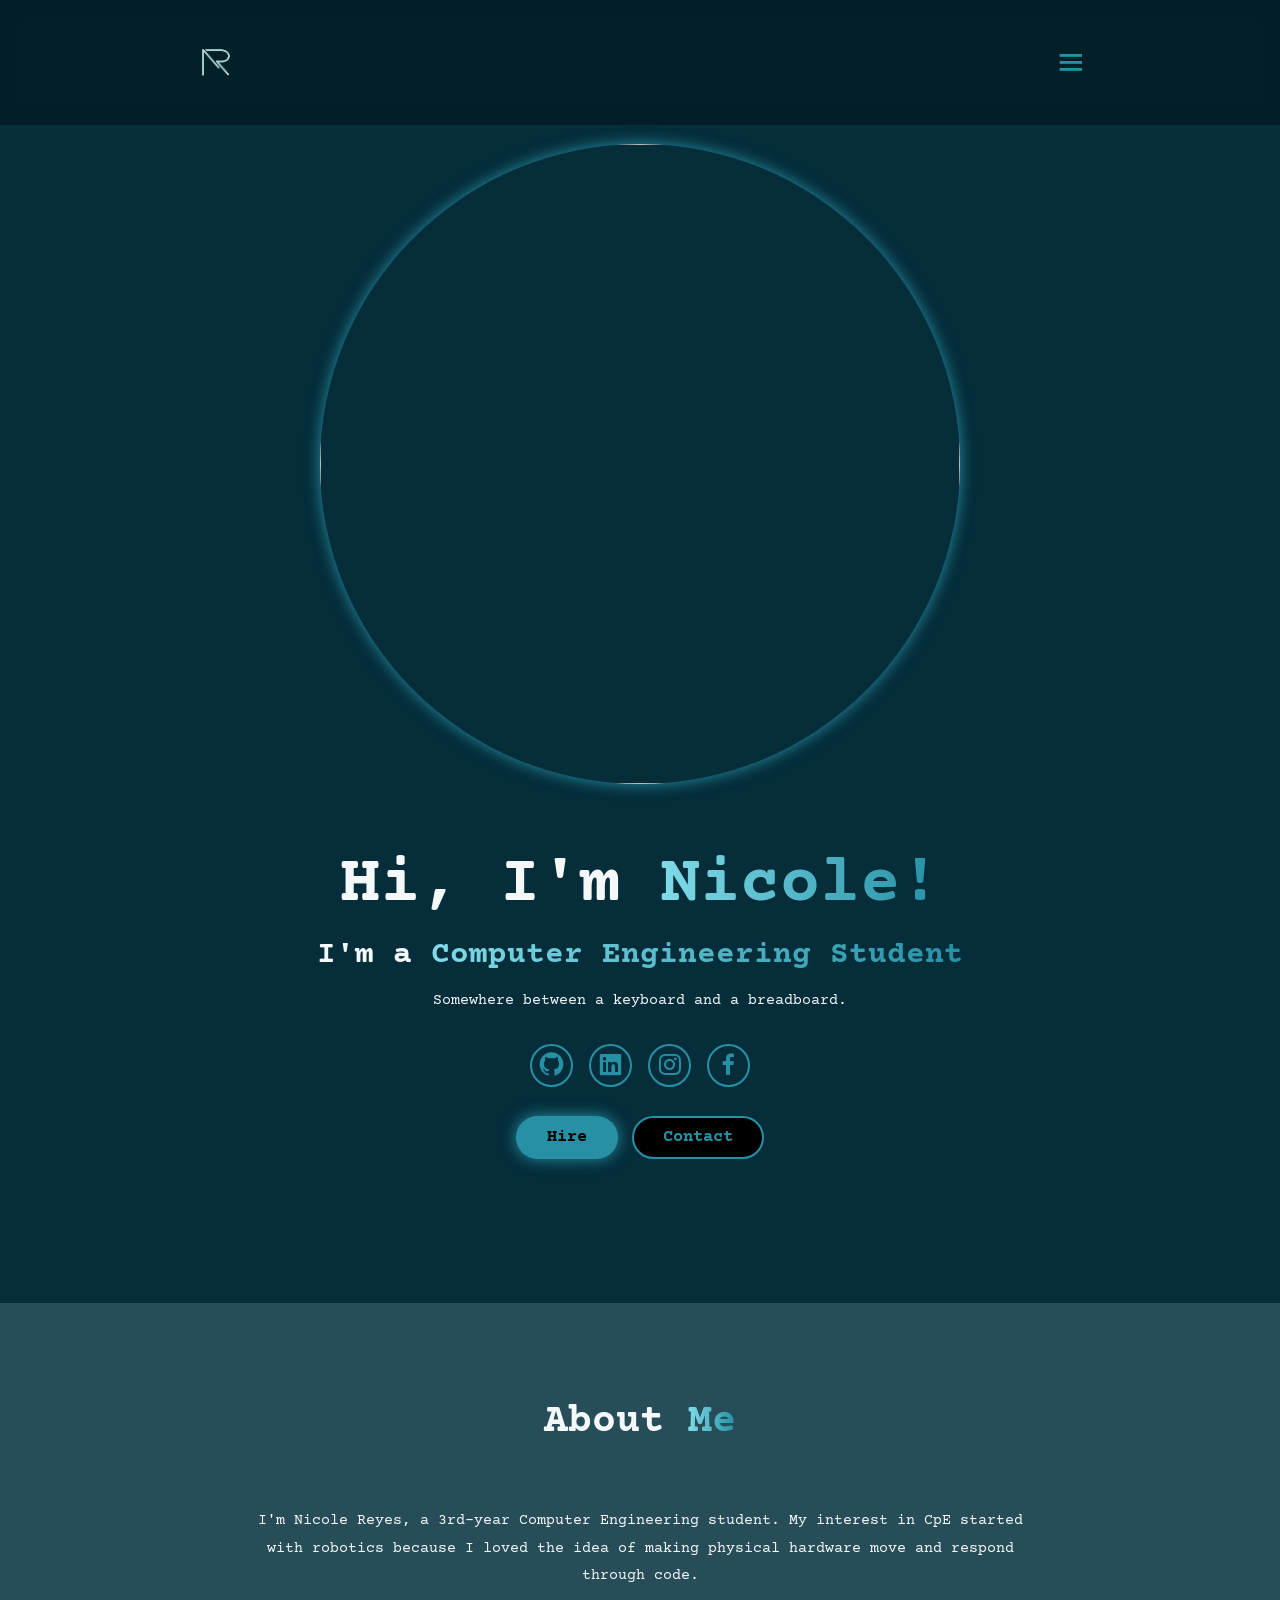
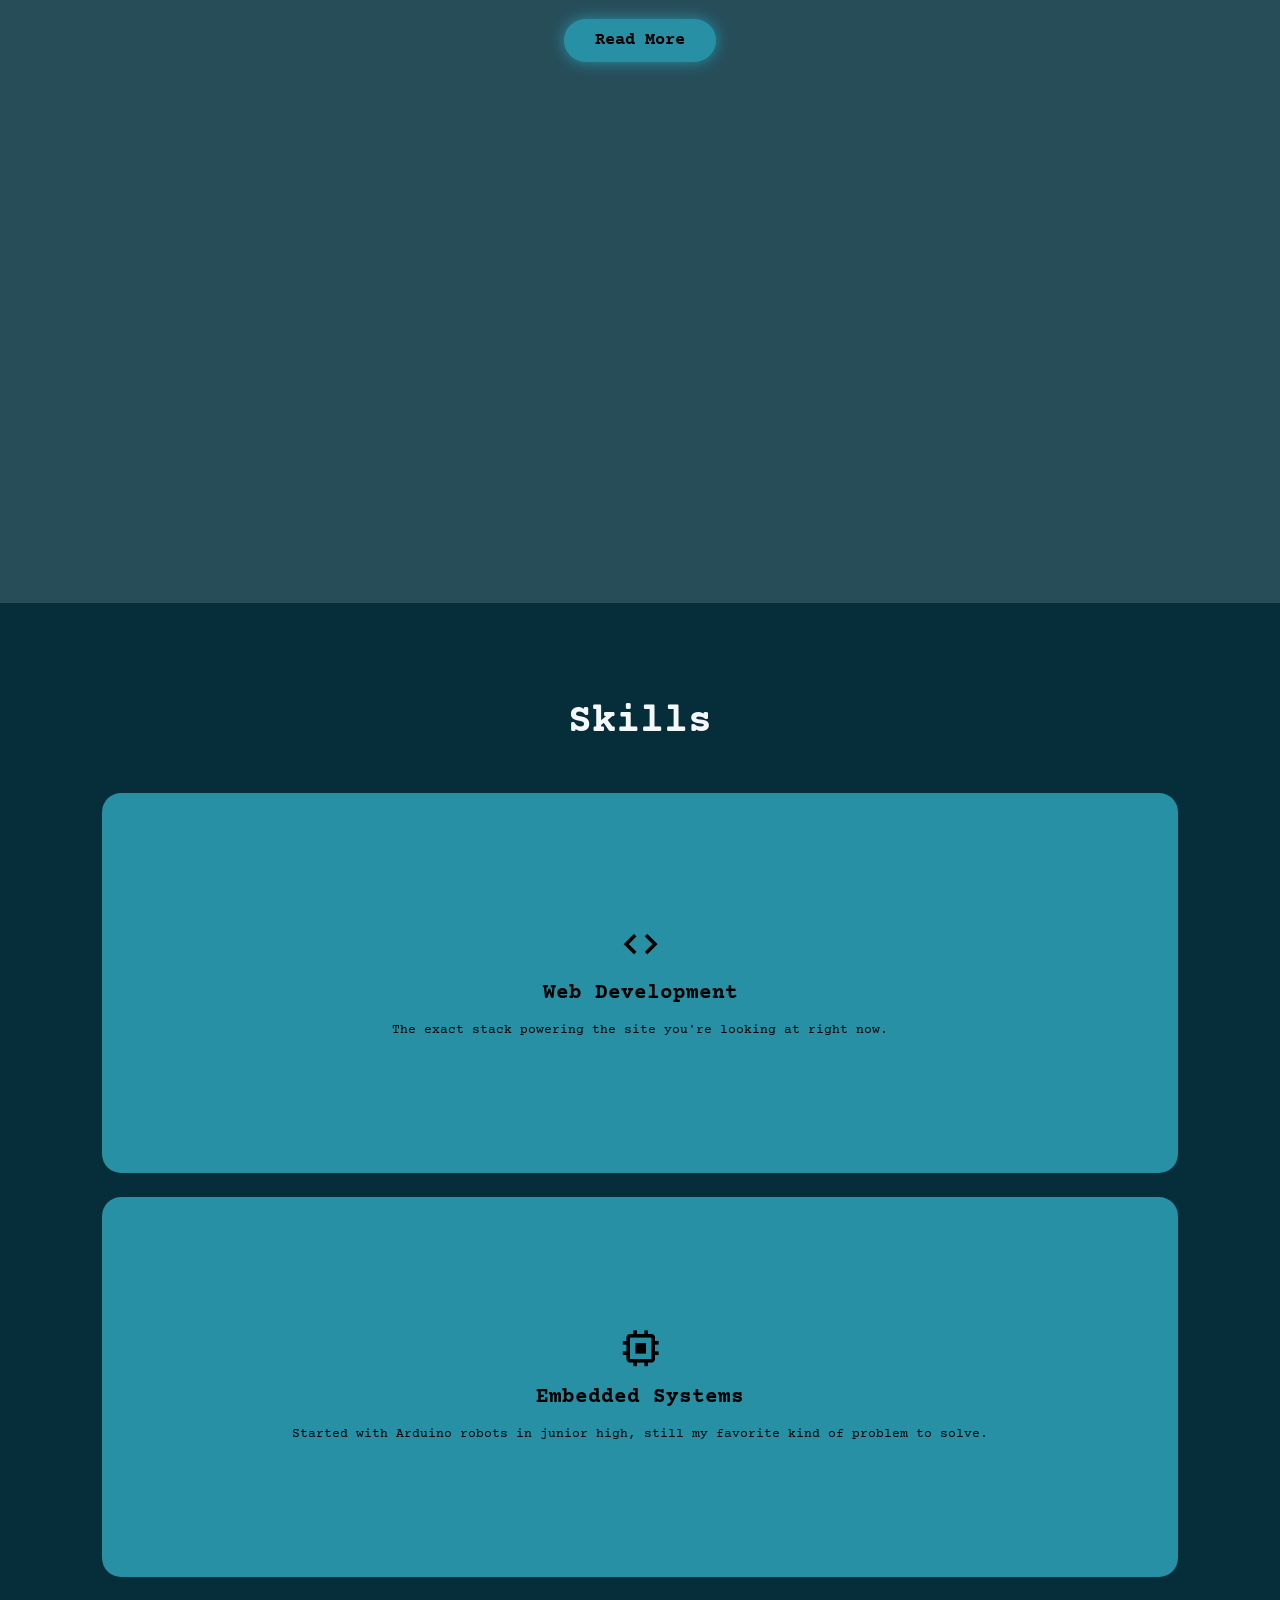
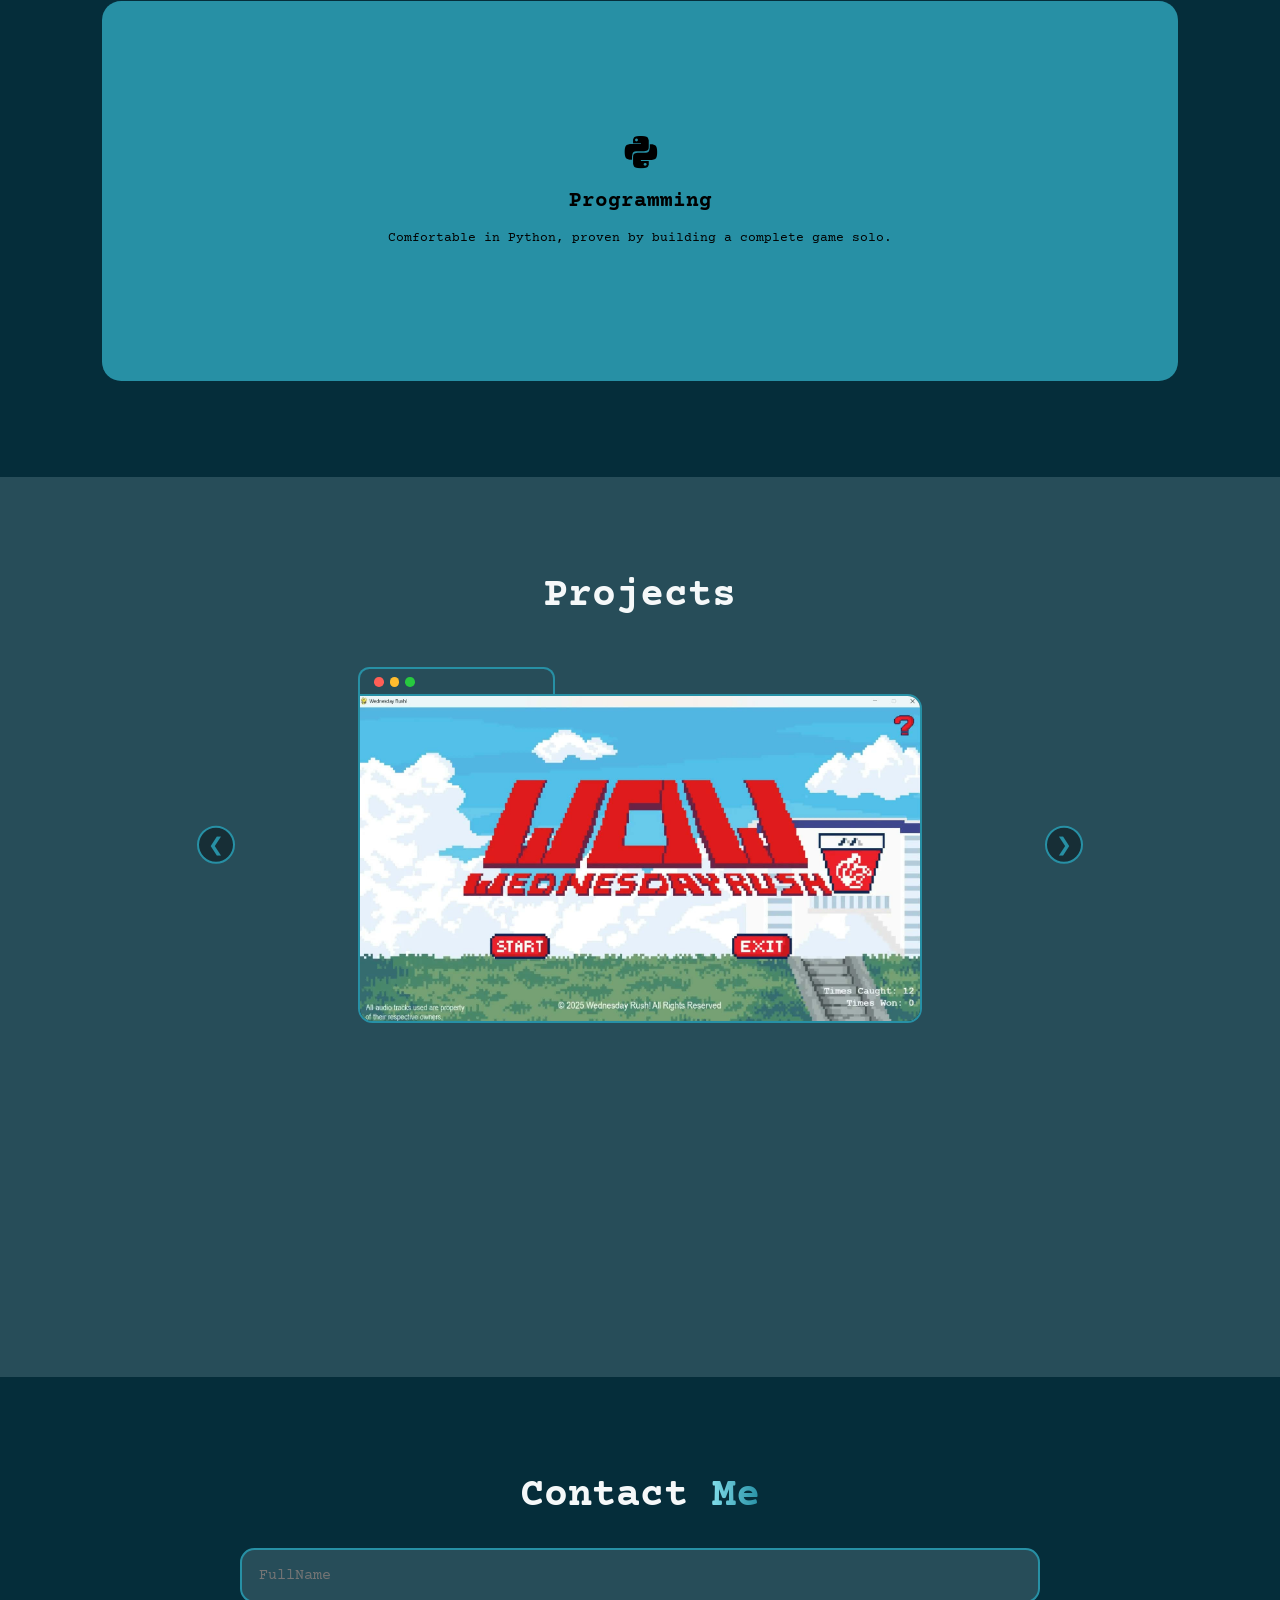
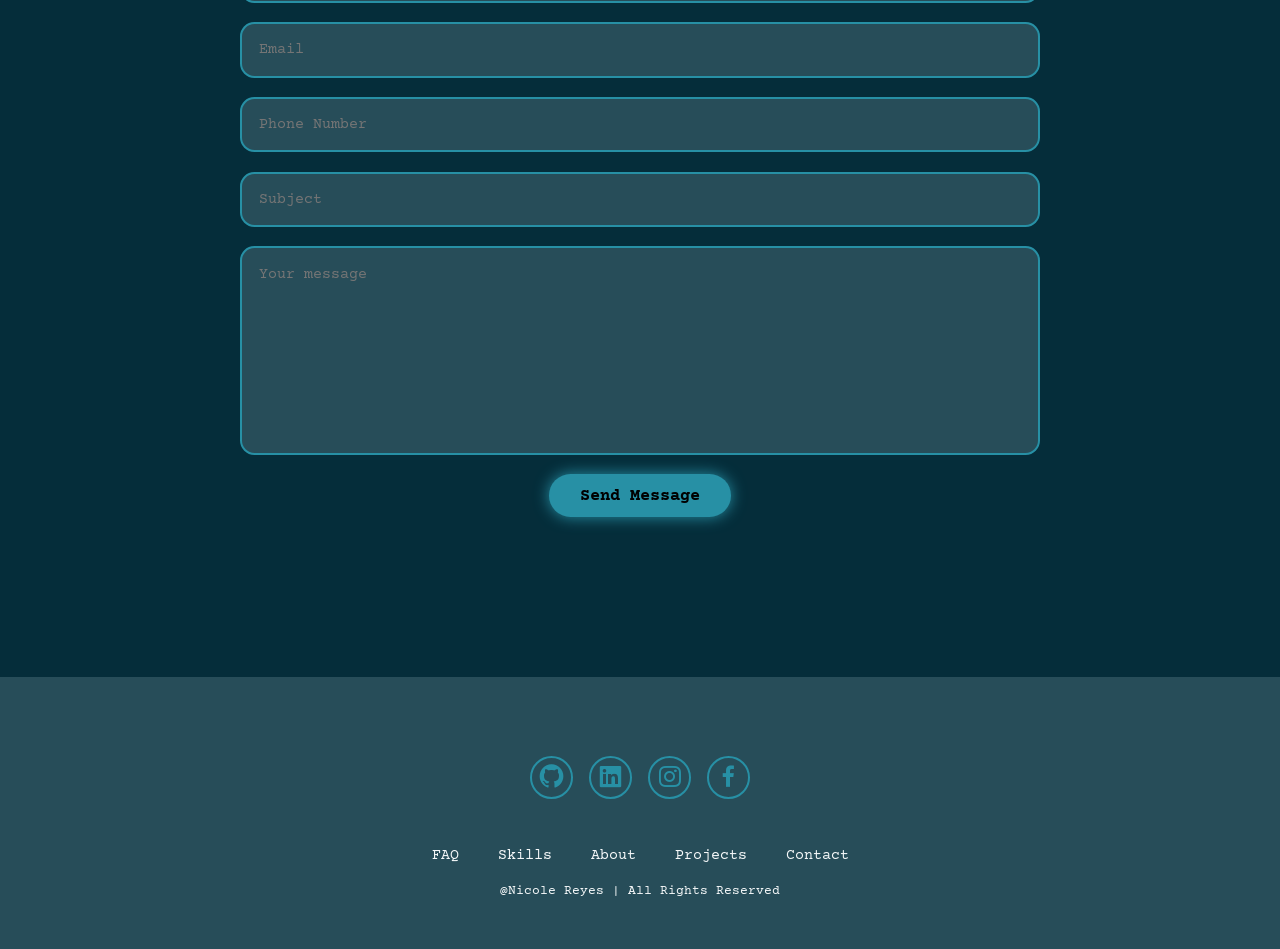
==== commit 376f1e86: "Update portfolio styling and carousel" ====
--- a/index.html
+++ b/index.html
@@ -9,14 +9,13 @@
       href="https://unpkg.com/boxicons@2.1.4/css/boxicons.min.css"
       rel="stylesheet"
     />
-    <link rel="preconnect" href="https://fonts.googleapis.com">
-    <link rel="preconnect" href="https://fonts.gstatic.com" crossorigin>
-    <link href="https://fonts.googleapis.com/css2?family=Press+Start+2P&family=JetBrains+Mono:wght@400;500;700&family=Space+Grotesk:wght@400;700&display=swap" rel="stylesheet">
   </head>
   <body>
     <header class="header">
 
-      <a href="#home" class="logo">Nicole <span>Reyes</span></a>
+      <a href="#home" class="logo">
+        <img src="logo.png" alt="Nicole Reyes Logo">
+      </a>
 
       <i class="bx bx-menu" id="menu-icon"></i>
       <nav class="navbar">
@@ -35,7 +34,7 @@
       <div class="home-content">
         <h1>Hi, I'm <span>Nicole!</span></h1>
         <h2>
-          I'm an <span>Computer Engineering Student</span>
+          I'm a <span>Computer Engineering Student</span>
         </h2>
         <p>Somewhere between a keyboard and a breadboard.</p>
         <div class="social-icons">
@@ -53,7 +52,7 @@
           </a>
         </div>
         <div class="btn-group">
-          <a href="#" class="btn">Hire</a>
+          <a href="#contact" class="btn">Hire</a>
           <a href="#contact" class="btn">Contact</a>
         </div>
       </div>
@@ -62,28 +61,26 @@
       </div>
     </section>
 
-<section class="about" id="about">
-  <h2 class="heading">About <span>Me</span></h2>
-
-  <div class="about-content">
-    <p>
-      I'm Nicole Reyes, a 3rd-year Computer Engineering student. My interest in CpE started with robotics because I loved the idea of making physical hardware move and respond through code.
-    </p>
-
-    <!-- Hidden text block -->
-    <div class="about-more" id="aboutMore">
-      <p>
-        Over the last three years, my coursework has helped me build software across Python and Java, ranging from 2D games to full-stack web applications. I enjoy taking real-life situations and turning them into practical projects.
-      </p>
-      <p>
-        My main motivation in Computer Engineering is hardware-software integration. While most of my listed projects are software-focused, I am actively learning embedded systems and microcontroller programming through my CpE lab work.
-      </p>
-    </div>
-
-    <!-- Toggle Button -->
-    <button class="btn" id="readMoreBtn" type="button">Read More</button>
-  </div>
-</section>
+    <section class="about" id="about">
+      <h2 class="heading">About <span>Me</span></h2>
+
+      <div class="about-content">
+        <p>
+          I'm Nicole Reyes, a 3rd-year Computer Engineering student. My interest in CpE started with robotics because I loved the idea of making physical hardware move and respond through code.
+        </p>
+
+        <div class="about-more" id="aboutMore">
+          <p>
+            Over the last three years, my coursework has helped me build software across Python and Java, ranging from 2D games to full-stack web applications. I enjoy taking real-life situations and turning them into practical projects.
+          </p>
+          <p>
+            My main motivation in Computer Engineering is hardware-software integration. While most of my listed projects are software-focused, I am actively learning embedded systems and microcontroller programming through my CpE lab work.
+          </p>
+        </div>
+
+        <button class="btn" id="readMoreBtn" type="button">Read More</button>
+      </div>
+    </section>
 
     <section class="services" id="skills">
       <h2 class="heading">Skills</h2>
@@ -116,10 +113,10 @@
 
     <section class="projects" id="projects">
       <h2 class="heading">Projects</h2>
-    
+
       <div class="project-carousel">
         <button class="carousel-arrow" id="prevProject">&#10094;</button>
-    
+
         <div class="carousel-track">
           <div class="carousel-slide side" id="slidePrev">
             <div class="folder-tab"><span class="dot red"></span><span class="dot yellow"></span><span class="dot green"></span></div>
@@ -127,7 +124,7 @@
               <img id="imgPrev" src="" alt="">
             </div>
           </div>
-    
+
           <div class="carousel-slide active" id="slideActive">
             <div class="folder-tab"><span class="dot red"></span><span class="dot yellow"></span><span class="dot green"></span></div>
             <div class="folder-body">
@@ -135,11 +132,13 @@
               <div class="slide-overlay">
                 <h3 id="titleActive"></h3>
                 <p id="descActive"></p>
-                <a id="linkActive" href="#" class="btn">Review Project</a>
+                <div class="overlay-btns">
+                  <a id="linkActive" href="#" class="btn" target="_blank">Review Project</a>
+                </div>
               </div>
             </div>
           </div>
-    
+
           <div class="carousel-slide side" id="slideNext">
             <div class="folder-tab"><span class="dot red"></span><span class="dot yellow"></span><span class="dot green"></span></div>
             <div class="folder-body">
@@ -147,7 +146,7 @@
             </div>
           </div>
         </div>
-    
+
         <button class="carousel-arrow" id="nextProject">&#10095;</button>
       </div>
     </section>
@@ -161,13 +160,13 @@
             <input type="text" name="fullname" placeholder="FullName">
             <input type="email" name="email" placeholder="Email">
           </div>
-        
+
           <div class="input-box">
-            <input type="number" name="phone" placeholder="Phone Number">
+            <input type="tel" name="phone" placeholder="Phone Number">
             <input type="text" name="subject" placeholder="Subject">
           </div>
         </div>
-        
+
         <div class="input-group-2">
           <textarea name="message" placeholder="Your message" cols="30" rows="10"></textarea>
           <input type="submit" value="Send Message" class="btn">
@@ -192,25 +191,11 @@
       </div>
 
       <ul class="list">
-        <li>
-          <a href="#">FAQ</a>
-        </li>
-
-        <li>
-          <a href="#skills">Skills</a>
-        </li>
-
-        <li>
-          <a href="#about">About</a>
-        </li>
-
-        <li>
-          <a href="#projects">Projects</a>
-        </li>
-
-        <li>
-          <a href="#contact">Contact</a>
-        </li>
+        <li><a href="#">FAQ</a></li>
+        <li><a href="#skills">Skills</a></li>
+        <li><a href="#about">About</a></li>
+        <li><a href="#projects">Projects</a></li>
+        <li><a href="#contact">Contact</a></li>
       </ul>
 
       <p class="copyright">
@@ -219,7 +204,6 @@
 
     </footer>
 
-
     <script src="script.js"></script>
   </body>
 </html>
--- a/style.css
+++ b/style.css
@@ -1,6 +1,6 @@
 @font-face {
   font-family: 'Courier Prime';
-  src: url('CourierPrime-Regular.ttf') format('truetype'); 
+  src: url('CourierPrime-Regular.ttf') format('truetype');
   font-weight: 400;
   font-style: normal;
 }
@@ -22,19 +22,19 @@
 }
 
 :root {
-  --bg-color: #0B2B26;
-  --second-bg-color: #163832;
-  --text-color: #EAEAEA;
-  --main-color: #34B384;
-}
-
-h1, h2, h3, h4, .heading, .logo {
-  font-family: "Space Grotesk", sans-serif;
+  --bg-color: #052d3a;
+  --second-bg-color: #274d59;
+  --text-color: #f5f8f9;
+  --main-color: #2790a5;
+}
+
+h1, h2, h3, h4, .heading {
+  font-weight: 700;
 }
 
 span {
   font-family: inherit;
-  background: linear-gradient(270deg, #34B384 0%, #7FFFD4 100%);
+  background: linear-gradient(270deg, #2790a5 0%, #7fdbe8 100%);
   -webkit-background-clip: text;
   background-clip: text;
   color: transparent;
@@ -70,12 +70,15 @@
   display: none;
 }
 
-.logo {
-  font-size: 2.4rem;
-  color: var(--text-color);
-  font-weight: 700;
+.logo{
   cursor: pointer;
   transition: 0.3s ease-in-out;
+}
+
+.logo img{
+  height: 5rem;
+  width: auto;
+  display: block;
 }
 
 .logo:hover {
@@ -101,11 +104,11 @@
   font-size: 1.8rem;
   padding: 1rem 2rem;
   border-radius: 3rem;
-  background: linear-gradient(270deg, var(--main-color) 0%, #7FFFD4 100%);
+  background: linear-gradient(270deg, #2790a5 0%, #7fdbe8 100%);
   letter-spacing: 1px;
   cursor: pointer;
   transition: 0.3s ease-in-out;
-  color: black;
+  color: #052d3a;
   border: none;
   white-space: nowrap;
   font-weight: 700;
@@ -136,7 +139,6 @@
 
 .home-content h1 {
   font-size: 7rem;
-  font-weight: 700;
   margin-top: 1.5rem;
   line-height: 1.1;
 }
@@ -225,45 +227,16 @@
   color: black;
 }
 
-.btn-outline {
-  background: transparent;
-  color: var(--main-color);
-  box-shadow: none;
-  border: 2px solid var(--main-color);
-}
-
-.btn-outline:hover {
-  background: var(--main-color);
-  color: black;
-  box-shadow: 0 0 15px var(--main-color);
-}
-
 .about {
   display: flex;
-  justify-content: center;
-  align-items: center;
-  gap: 10rem;
+  flex-direction: column;
+  align-items: center;
   background: var(--second-bg-color);
 }
 
-.about-img img {
-  width: 30vw;
-  height: 30vw;
-  object-fit: cover;
-  border-radius: 50%;
-  box-shadow: 0 0 15px var(--main-color);
-  transition: 0.4s ease-in-out;
-}
-
-.about-img img:hover {
-  box-shadow: 0 0 15px var(--main-color),
-              0 0 30px var(--main-color);
-}
-
-.about-content h2 {
-  font-weight: 700;
-  font-size: 3.6rem;
-  text-align: left;
+.about-content{
+  max-width: 800px;
+  text-align: center;
 }
 
 .about-content p {
@@ -301,7 +274,6 @@
 }
 
 .heading {
-  font-weight: 700;
   text-align: center;
   font-size: 4.2rem;
   margin-bottom: 5rem;
@@ -337,7 +309,6 @@
 
 .service-box:hover {
   background: var(--second-bg-color);
-  color: var(--main-color);
   border: 2px solid var(--main-color);
   transform: translateY(-5px);
 }
@@ -359,7 +330,6 @@
 .service-info h4 {
   font-size: 2.2rem;
   margin: 1.5rem 0;
-  font-weight: 700;
 }
 
 .service-info p {
@@ -382,12 +352,14 @@
 }
 
 .project-carousel {
+  position: relative;
   display: flex;
   align-items: center;
   justify-content: center;
   gap: 2rem;
   max-width: 1100px;
   margin: 0 auto;
+  overflow: hidden; /* keeps oversized images from breaking the page layout */
 }
 
 .carousel-track {
@@ -395,16 +367,17 @@
   align-items: center;
   justify-content: center;
   gap: 2rem;
-  flex: 1;
 }
 
 .carousel-slide {
+  display: flex;
+  flex-direction: column;
   transition: transform 0.4s ease, opacity 0.4s ease, filter 0.4s ease;
 }
 
 .carousel-slide.side {
   opacity: 0.4;
-  transform: scale(0.7);
+  transform: scale(0.8);
   filter: blur(1px);
 }
 
@@ -431,6 +404,7 @@
   width: 1rem;
   height: 1rem;
   border-radius: 50%;
+  flex-shrink: 0;
 }
 .dot.red { background: #ff5f56; }
 .dot.yellow { background: #ffbd2e; }
@@ -439,52 +413,26 @@
 .folder-body {
   position: relative;
   width: fit-content;
-  max-width: 100%;
-  height: auto;
+  height: fit-content;
   background: var(--bg-color);
   border: 2px solid var(--main-color);
   border-radius: 0 1.5rem 1.5rem 1.5rem;
   margin-top: -2px;
   overflow: hidden;
-  display: flex;
-}
-
-/* Remove fixed size overrides on active slide */
-.carousel-slide.active .folder-body {
-  width: fit-content;
-  height: auto;
-}
+  transition: opacity 0.25s ease;
+}
+
 
 .folder-body img {
   display: block;
-  max-width: 520px; /* Made the active image bigger */
+  max-height: 340px;
+  max-width: 400px;
+  width: auto;
   height: auto;
   object-fit: contain;
-  background: var(--second-bg-color);
-  transition: opacity 0.3s ease, transform 0.3s ease;
-}
-
-/* Scale side images down slightly */
-.carousel-slide.side .folder-body img {
-  max-width: 260px;
-
-}
-
-.folder-body.swap img {
+}
+.folder-body.swapping {
   opacity: 0;
-  transform: scale(0.9);
-}
-
-.folder-body.swap .slide-overlay h3,
-.folder-body.swap .slide-overlay p,
-.folder-body.swap .slide-overlay .overlay-btns {
-  opacity: 0;
-  transform: translateY(6px);
-}
-
-.folder-body.swapping img {
-  opacity: 0;
-  transform: scale(0.95);
 }
 
 .slide-overlay {
@@ -502,14 +450,9 @@
   transition: 0.3s ease-in-out;
 }
 
-.slide-overlay h3,
-.slide-overlay p,
-.slide-overlay .overlay-btns {
-  transition: opacity 0.3s ease, transform 0.3s ease;
-}
-
-.carousel-slide.active:hover .slide-overlay {
-  opacity: 1;
+.carousel-slide.active .folder-body img {
+  max-height: 460px;
+  max-width: 560px;
 }
 
 .slide-overlay h3 {
@@ -534,7 +477,11 @@
 }
 
 .carousel-arrow {
-  background: transparent;
+  position: absolute;
+  top: 50%;
+  transform: translateY(-50%);
+  z-index: 10;
+  background: rgba(0,0,0,0.4);
   border: 2px solid var(--main-color);
   color: var(--main-color);
   font-size: 2rem;
@@ -546,11 +493,13 @@
   transition: 0.3s ease;
 }
 
+#prevProject { left: 0.5rem; }
+#nextProject { right: 0.5rem; }
+
 .carousel-arrow:hover {
   background: var(--main-color);
   color: var(--bg-color);
 }
-
 .contact {
   background-color: var(--bg-color);
 }
@@ -677,22 +626,13 @@
     width: 50vw;
     height: 50vw;
   }
-  .about {
-    flex-direction: column-reverse;
-    text-align: center;
-  }
-  .about h2 {
-    text-align: center;
-    margin: 2rem 0;
-  }
-  .about-img img {
-    width: 50vw;
-    height: 50vw;
-  }
   .services-container {
     grid-template-columns: 1fr;
   }
   .contact form .input-group {
     flex-direction: column;
   }
+  .carousel-slide.side{
+    display: none; /* hide side previews on small screens so it doesn't overflow */
+  }
 }
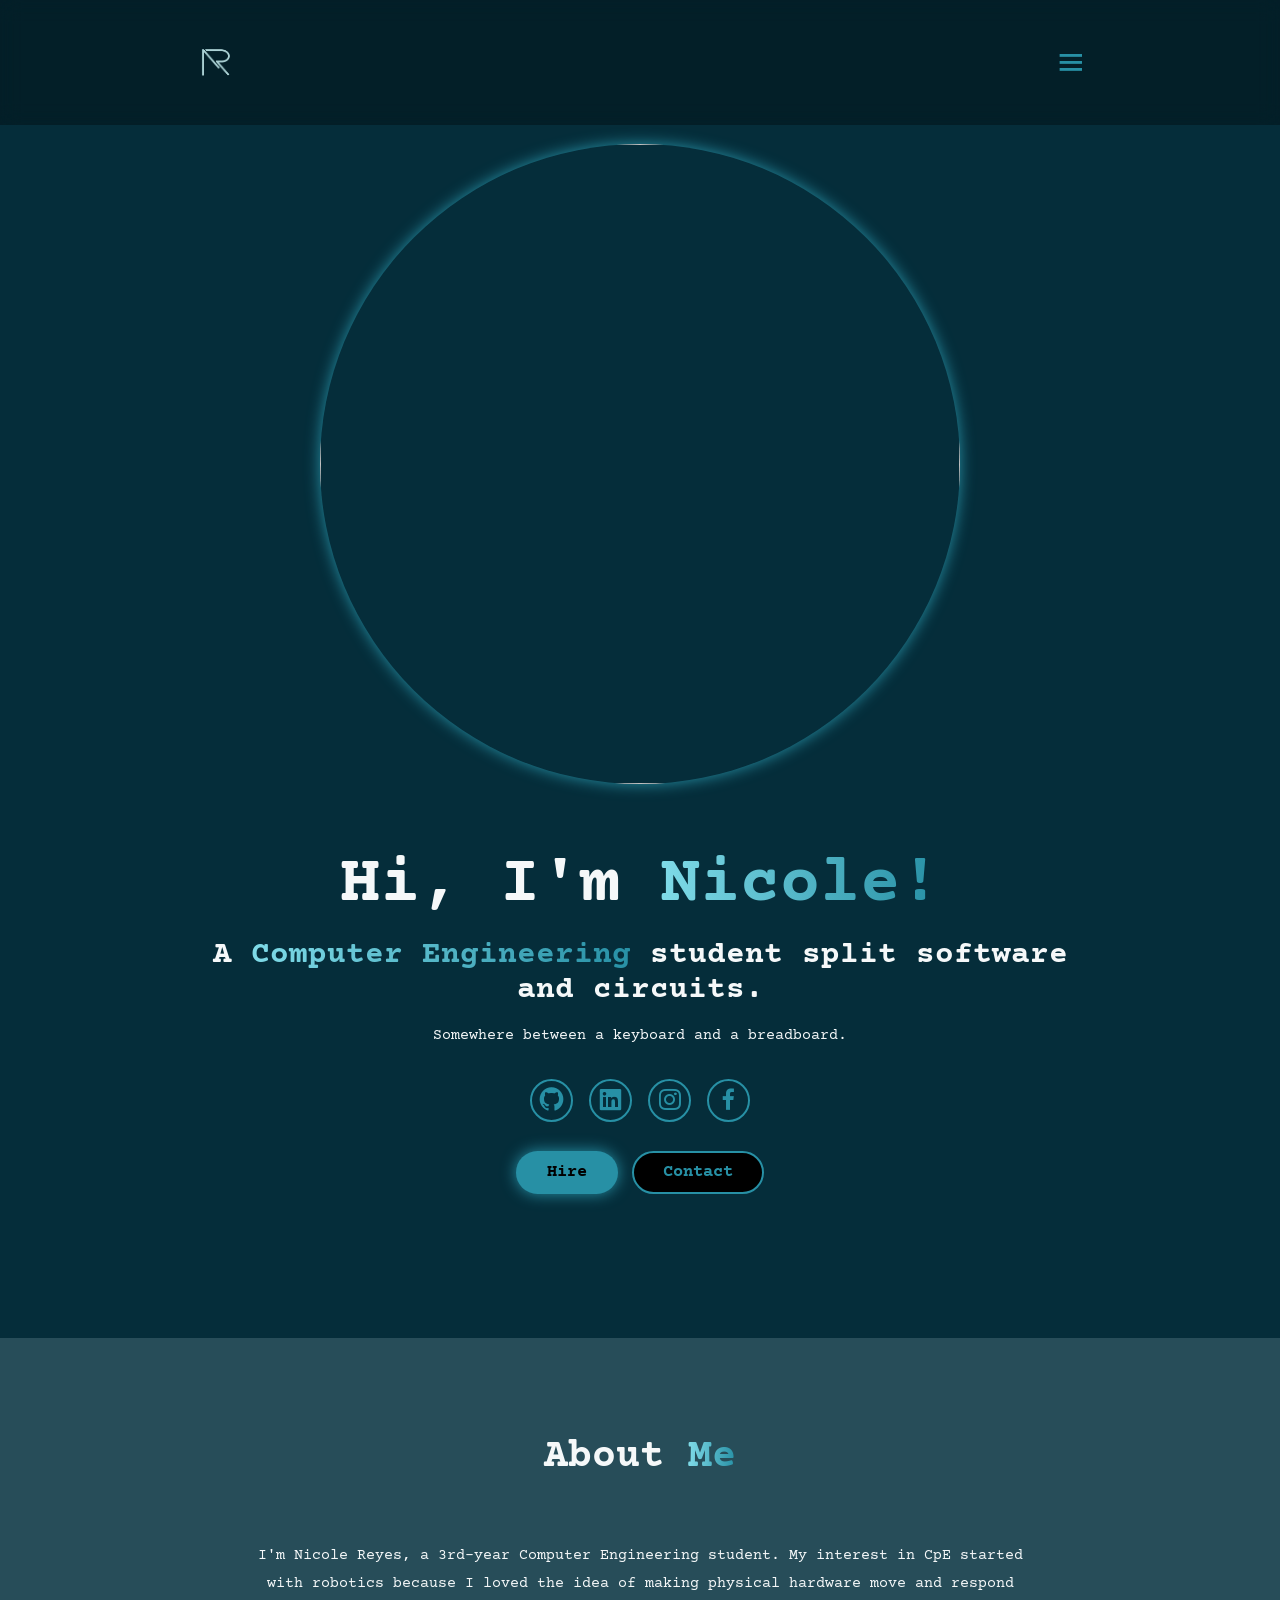
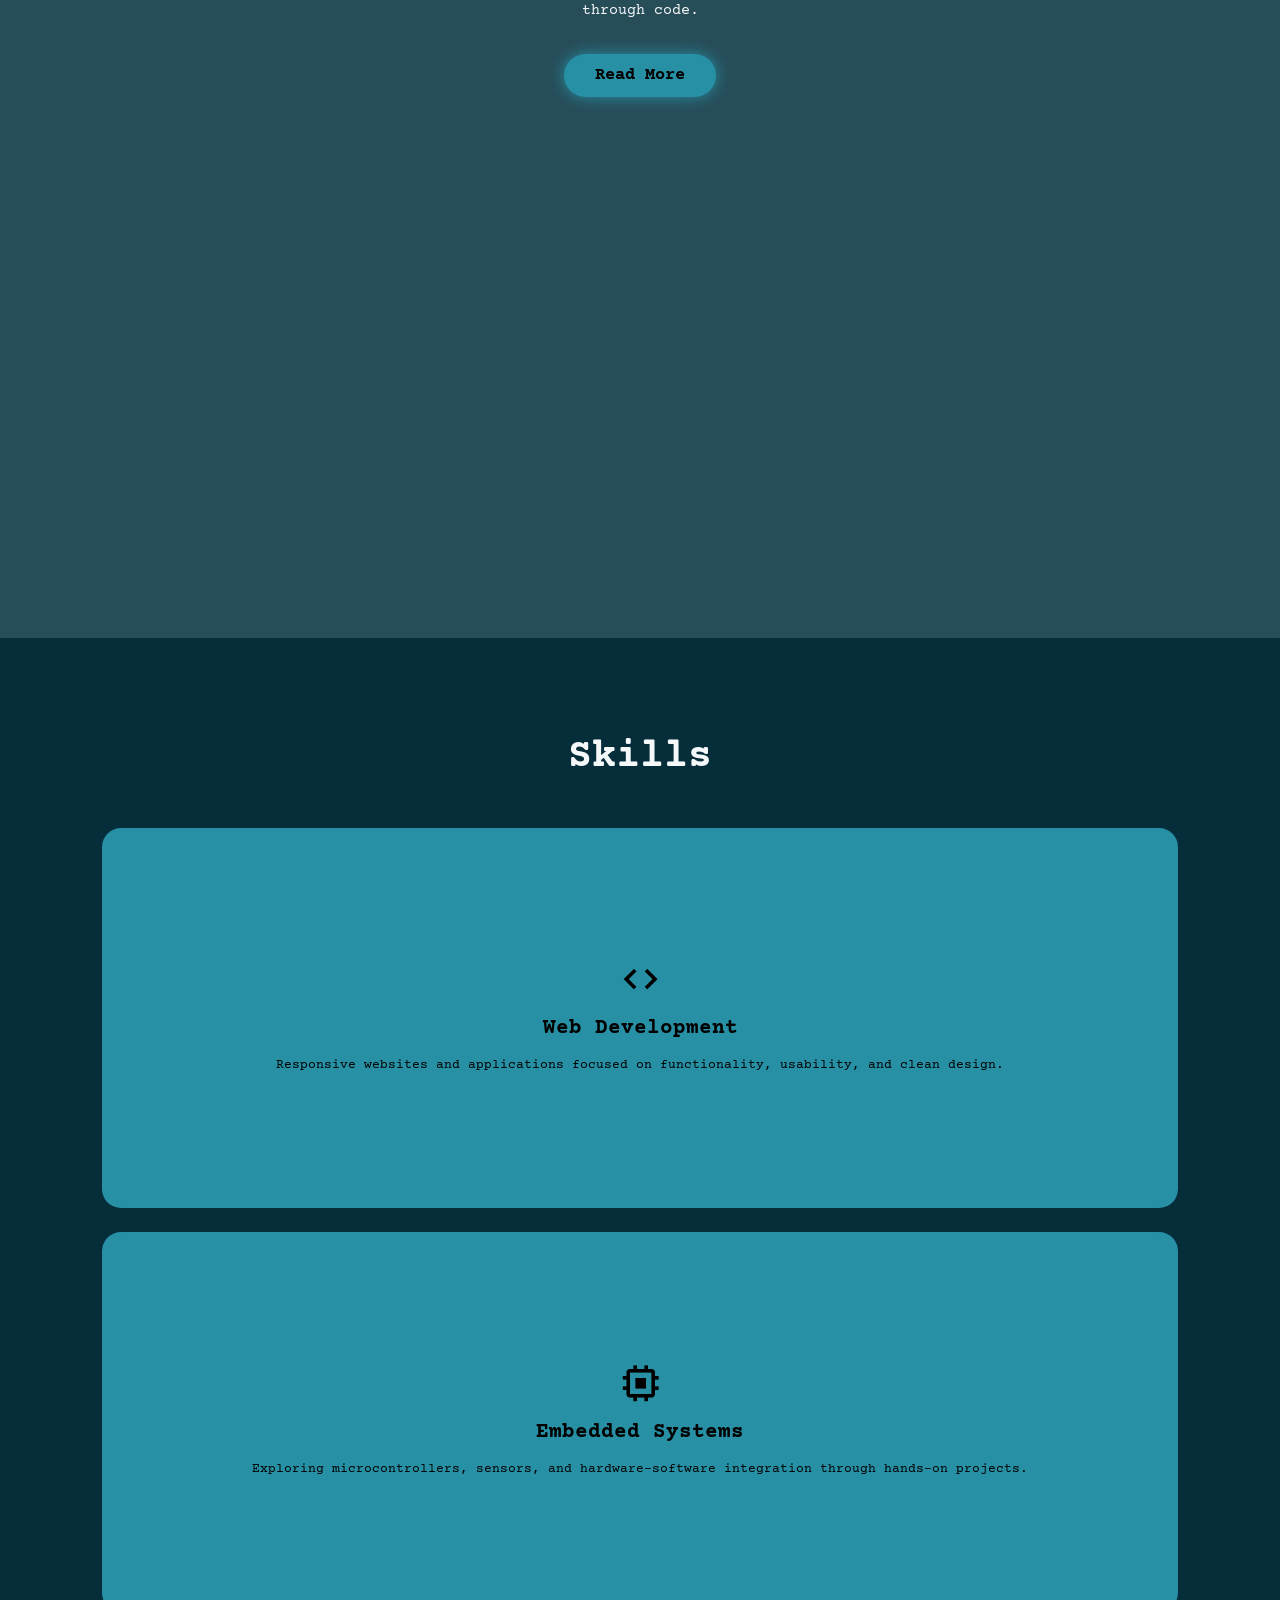
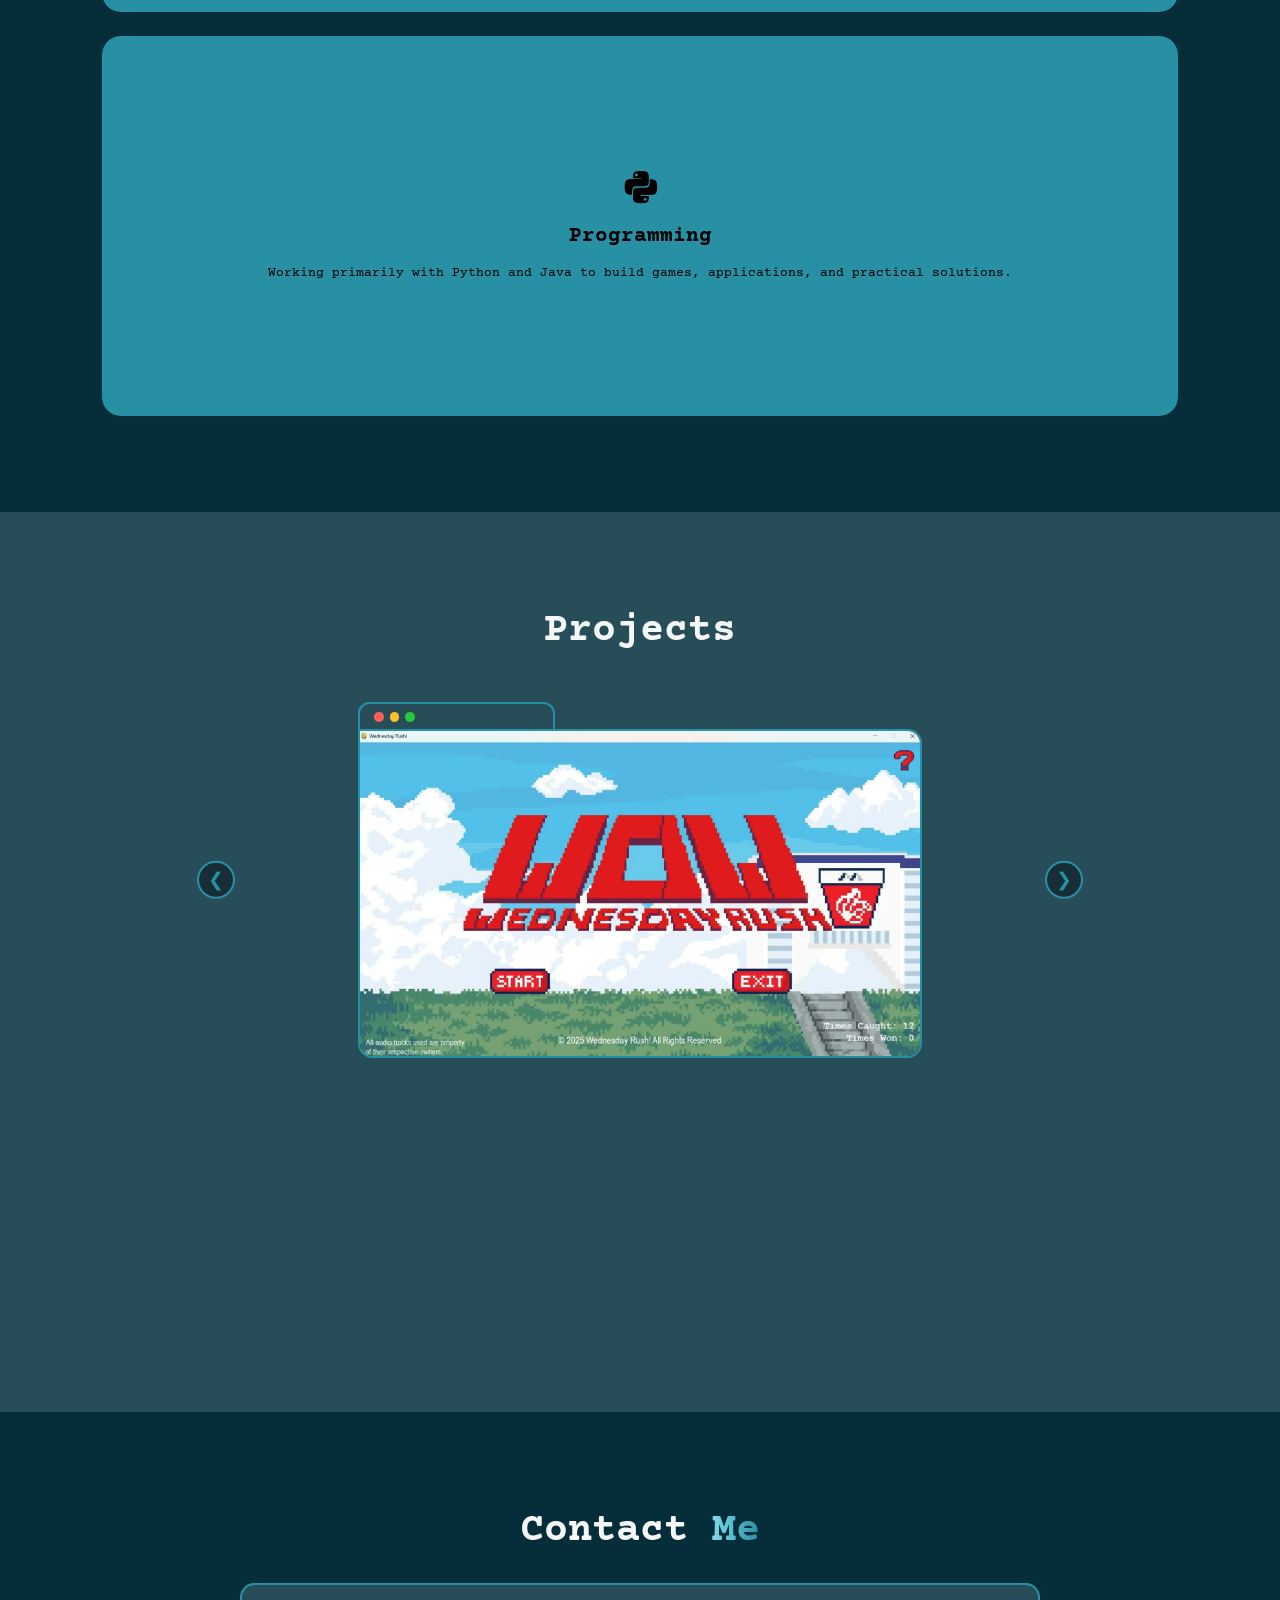
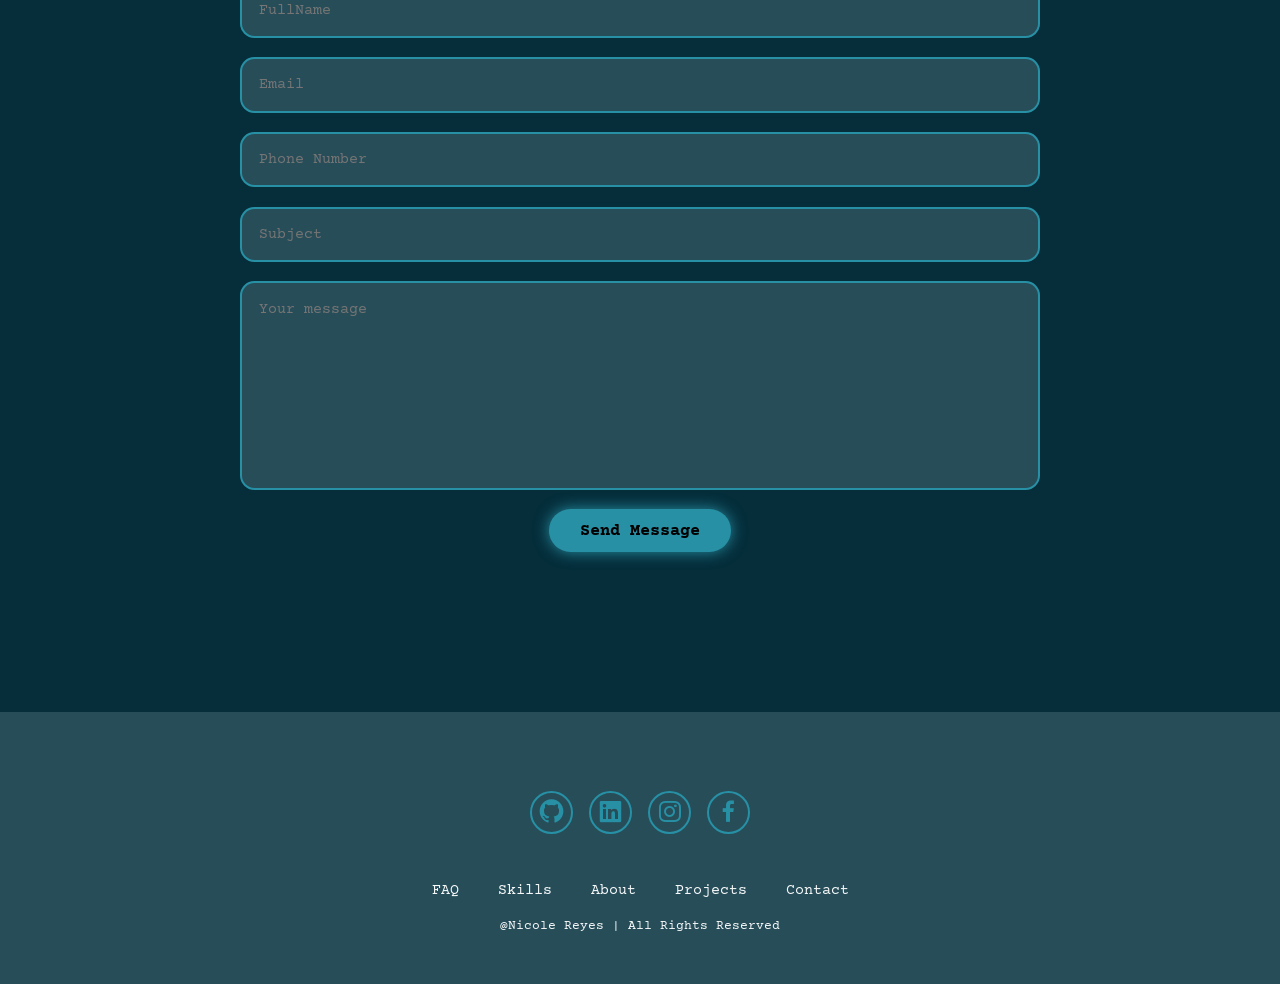
==== commit 4f34f9b8: "Update hero text" ====
--- a/index.html
+++ b/index.html
@@ -34,7 +34,7 @@
       <div class="home-content">
         <h1>Hi, I'm <span>Nicole!</span></h1>
         <h2>
-          I'm a <span>Computer Engineering Student</span>
+          A <span>Computer Engineering</span> student split software and circuits.
         </h2>
         <p>Somewhere between a keyboard and a breadboard.</p>
         <div class="social-icons">
@@ -89,7 +89,7 @@
           <div class="service-info">
             <i class="bx bx-code"></i>
             <h4>Web Development</h4>
-            <p>The exact stack powering the site you're looking at right now.</p>
+            <p>Responsive websites and applications focused on functionality, usability, and clean design.</p>
           </div>
         </div>
 
@@ -97,7 +97,7 @@
           <div class="service-info">
             <i class="bx bx-chip"></i>
             <h4>Embedded Systems</h4>
-            <p>Started with Arduino robots in junior high, still my favorite kind of problem to solve.</p>
+            <p>Exploring microcontrollers, sensors, and hardware-software integration through hands-on projects.</p>
           </div>
         </div>
 
@@ -105,7 +105,7 @@
           <div class="service-info">
             <i class="bx bxl-python"></i>
             <h4>Programming</h4>
-            <p>Comfortable in Python, proven by building a complete game solo.</p>
+            <p>Working primarily with Python and Java to build games, applications, and practical solutions.</p>
           </div>
         </div>
       </div>
--- a/style.css
+++ b/style.css
@@ -48,6 +48,7 @@
 body {
   background: var(--bg-color);
   color: var(--text-color);
+  overflow-x: hidden;
 }
 
 .header {
@@ -137,15 +138,17 @@
   text-align: right;
 }
 
+/* CHANGE: clamp() so hero text scales smoothly on every screen width
+   instead of only shrinking at the 1285px breakpoint */
 .home-content h1 {
-  font-size: 7rem;
+  font-size: clamp(4rem, 9vw, 7rem);
   margin-top: 1.5rem;
   line-height: 1.1;
 }
 
 .home-content h2 {
   margin: 1.5rem 0;
-  font-size: 3.2rem;
+  font-size: clamp(2.2rem, 4.5vw, 3.2rem);
 }
 
 .home-content p {
@@ -275,7 +278,7 @@
 
 .heading {
   text-align: center;
-  font-size: 4.2rem;
+  font-size: clamp(3rem, 6vw, 4.2rem);
   margin-bottom: 5rem;
 }
 
@@ -358,6 +361,7 @@
   justify-content: center;
   gap: 2rem;
   max-width: 1100px;
+  width: 100%;
   margin: 0 auto;
   overflow: hidden; /* keeps oversized images from breaking the page layout */
 }
@@ -367,12 +371,14 @@
   align-items: center;
   justify-content: center;
   gap: 2rem;
+  width: 100%;
 }
 
 .carousel-slide {
   display: flex;
   flex-direction: column;
   transition: transform 0.4s ease, opacity 0.4s ease, filter 0.4s ease;
+  max-width: 100%;
 }
 
 .carousel-slide.side {
@@ -385,6 +391,7 @@
   opacity: 1;
   transform: scale(1);
   z-index: 2;
+  max-width: 100%;
 }
 
 .folder-tab {
@@ -414,6 +421,7 @@
   position: relative;
   width: fit-content;
   height: fit-content;
+  max-width: 100%;
   background: var(--bg-color);
   border: 2px solid var(--main-color);
   border-radius: 0 1.5rem 1.5rem 1.5rem;
@@ -422,15 +430,17 @@
   transition: opacity 0.25s ease;
 }
 
-
+/* CHANGE: viewport-relative caps so the image can never be wider/taller
+   than the screen, instead of the old fixed 400px/560px values */
 .folder-body img {
   display: block;
-  max-height: 340px;
-  max-width: 400px;
+  max-height: min(340px, 42vh);
+  max-width: min(400px, 78vw);
   width: auto;
   height: auto;
   object-fit: contain;
 }
+
 .folder-body.swapping {
   opacity: 0;
 }
@@ -450,9 +460,8 @@
   transition: 0.3s ease-in-out;
 }
 
-.carousel-slide.active .folder-body img {
-  max-height: 460px;
-  max-width: 560px;
+.carousel-slide.active:hover .slide-overlay {
+  opacity: 1;
 }
 
 .slide-overlay h3 {
@@ -474,6 +483,12 @@
 .overlay-btns .btn {
   padding: 1rem 2rem;
   font-size: 1.4rem;
+}
+
+/* CHANGE: same vw-based cap for the active (larger) slide */
+.carousel-slide.active .folder-body img {
+  max-height: min(460px, 50vh);
+  max-width: min(560px, 85vw);
 }
 
 .carousel-arrow {
@@ -500,6 +515,7 @@
   background: var(--main-color);
   color: var(--bg-color);
 }
+
 .contact {
   background-color: var(--bg-color);
 }
@@ -635,4 +651,64 @@
   .carousel-slide.side{
     display: none; /* hide side previews on small screens so it doesn't overflow */
   }
+}
+
+/* CHANGE: new phone-specific pass, targeted mainly at the projects carousel */
+@media(max-width: 600px) {
+  section {
+    padding: 8rem 6%;
+  }
+  .header {
+    padding: 2.5rem 6%;
+  }
+  .home-img img {
+    width: 60vw;
+    height: 60vw;
+  }
+  .navbar {
+    width: 75%;
+  }
+
+  /* Projects carousel */
+  .project-carousel {
+    padding: 0 1rem;
+  }
+  .folder-tab {
+    width: 50%;
+    height: 2.4rem;
+  }
+  .carousel-slide.active .folder-body img {
+    max-height: min(320px, 40vh);
+    max-width: 72vw;
+  }
+  .carousel-arrow {
+    width: 3.2rem;
+    height: 3.2rem;
+    min-width: 3.2rem;
+    font-size: 1.6rem;
+  }
+  #prevProject { left: 0; }
+  #nextProject { right: 0; }
+  .slide-overlay {
+    padding: 1.5rem;
+    gap: 1rem;
+  }
+  .slide-overlay h3 {
+    font-size: 1.8rem;
+  }
+  .slide-overlay p {
+    font-size: 1.3rem;
+  }
+  .overlay-btns .btn {
+    padding: 0.8rem 1.6rem;
+    font-size: 1.3rem;
+  }
+
+  .service-box {
+    height: 300px;
+  }
+  .contact form .input-box input,
+  .contact form textarea {
+    padding: 1.4rem;
+  }
 }
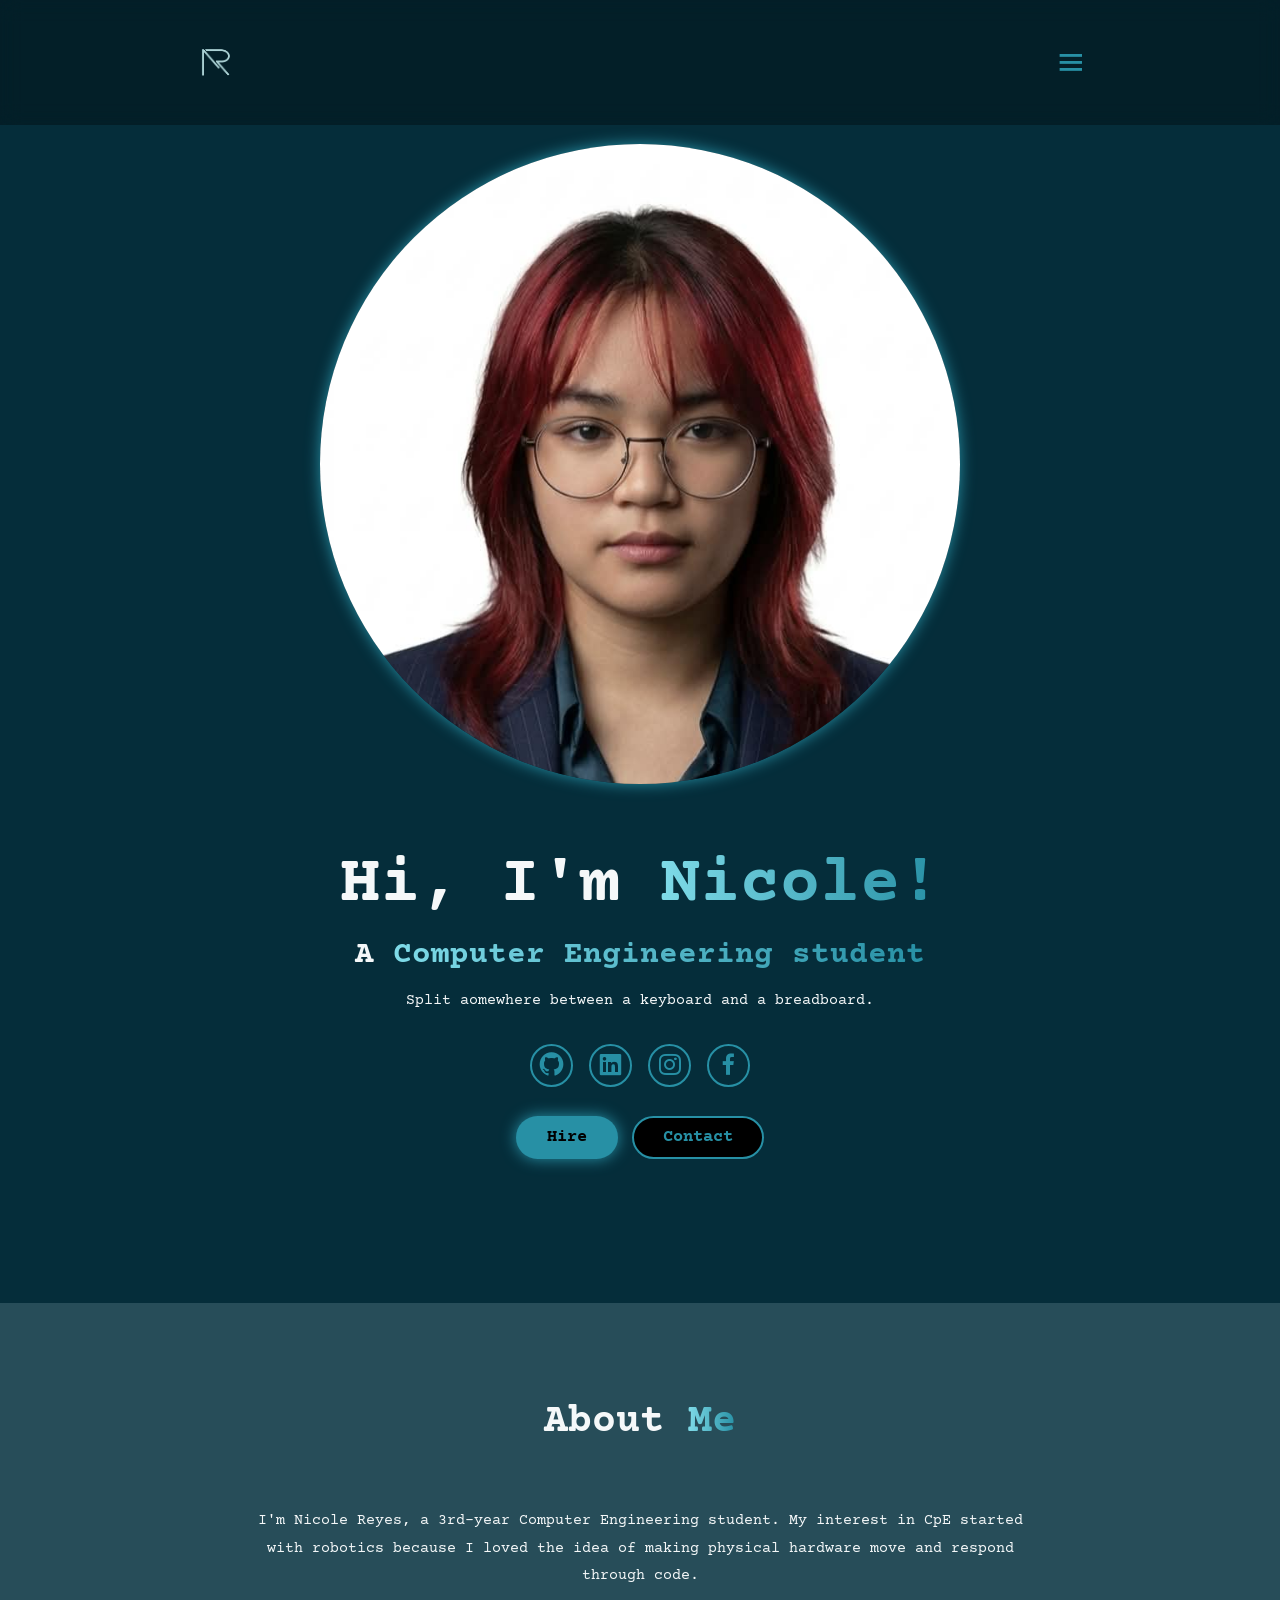
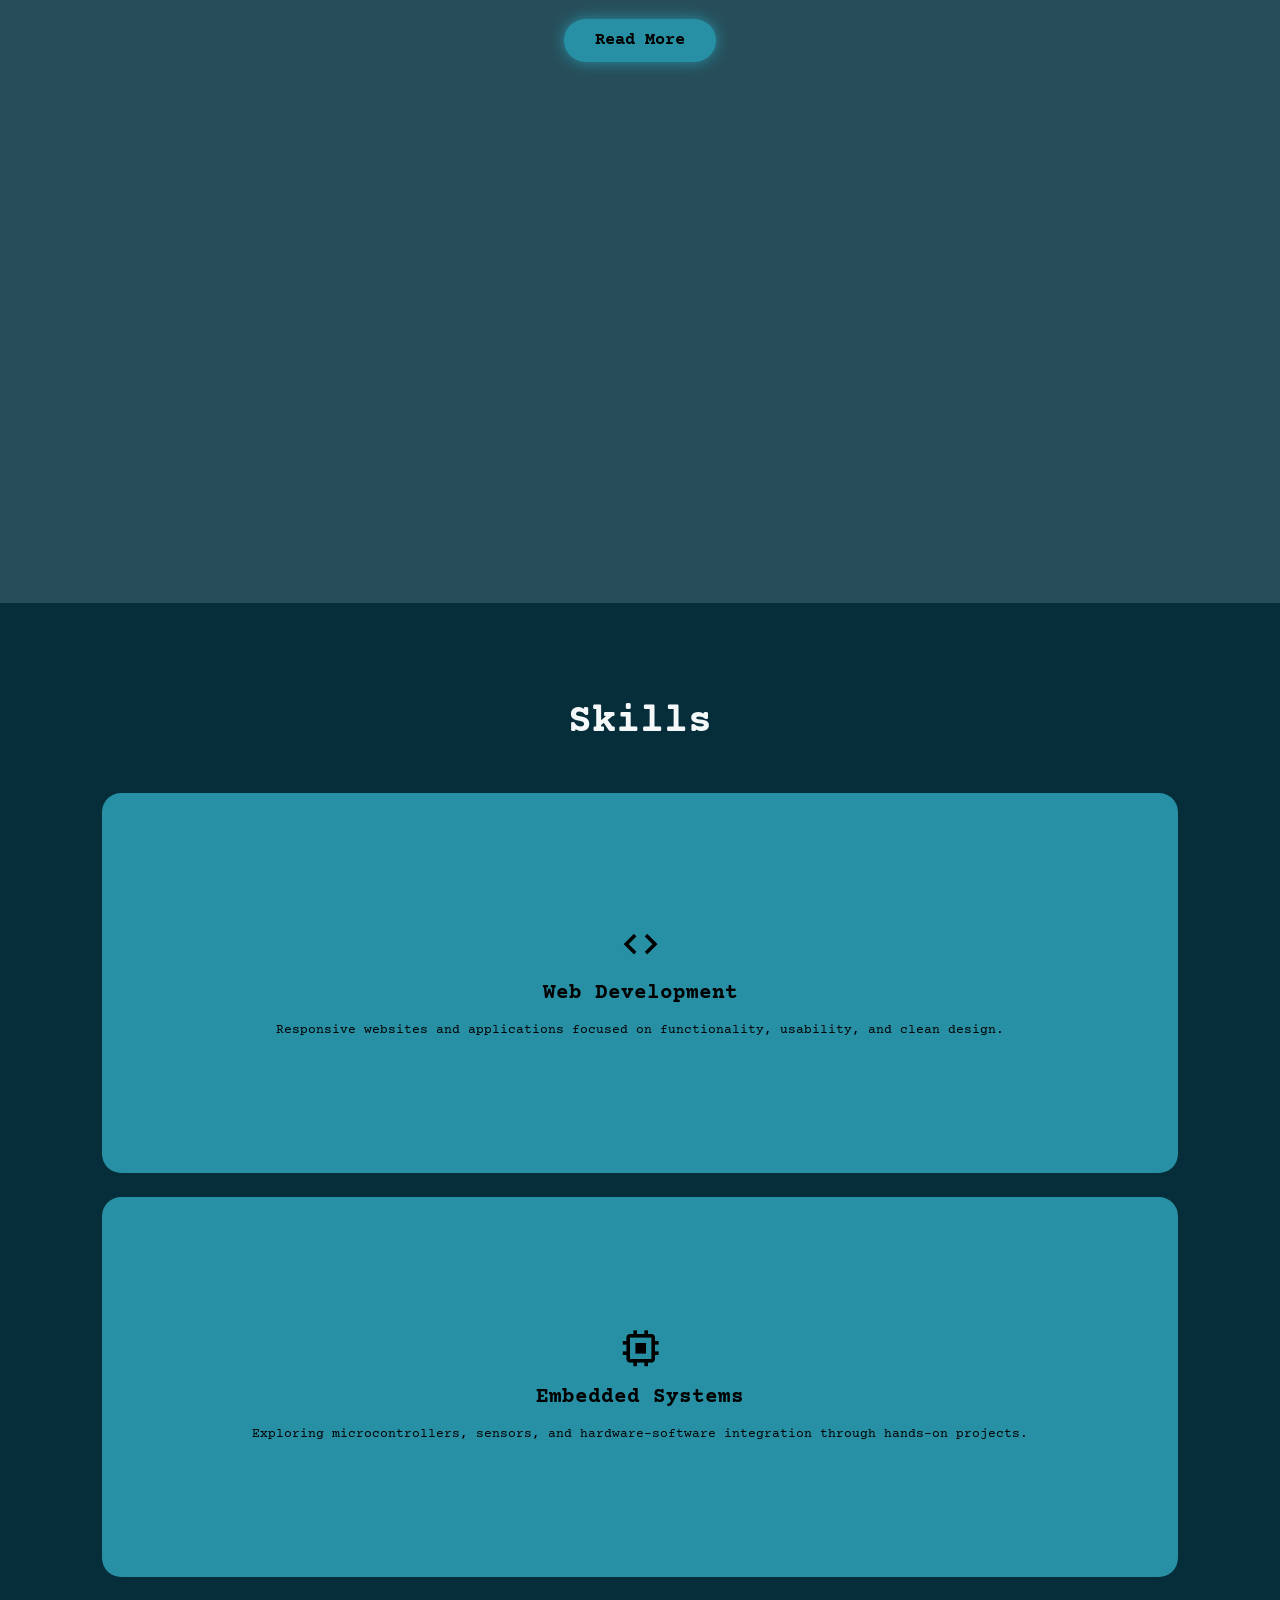
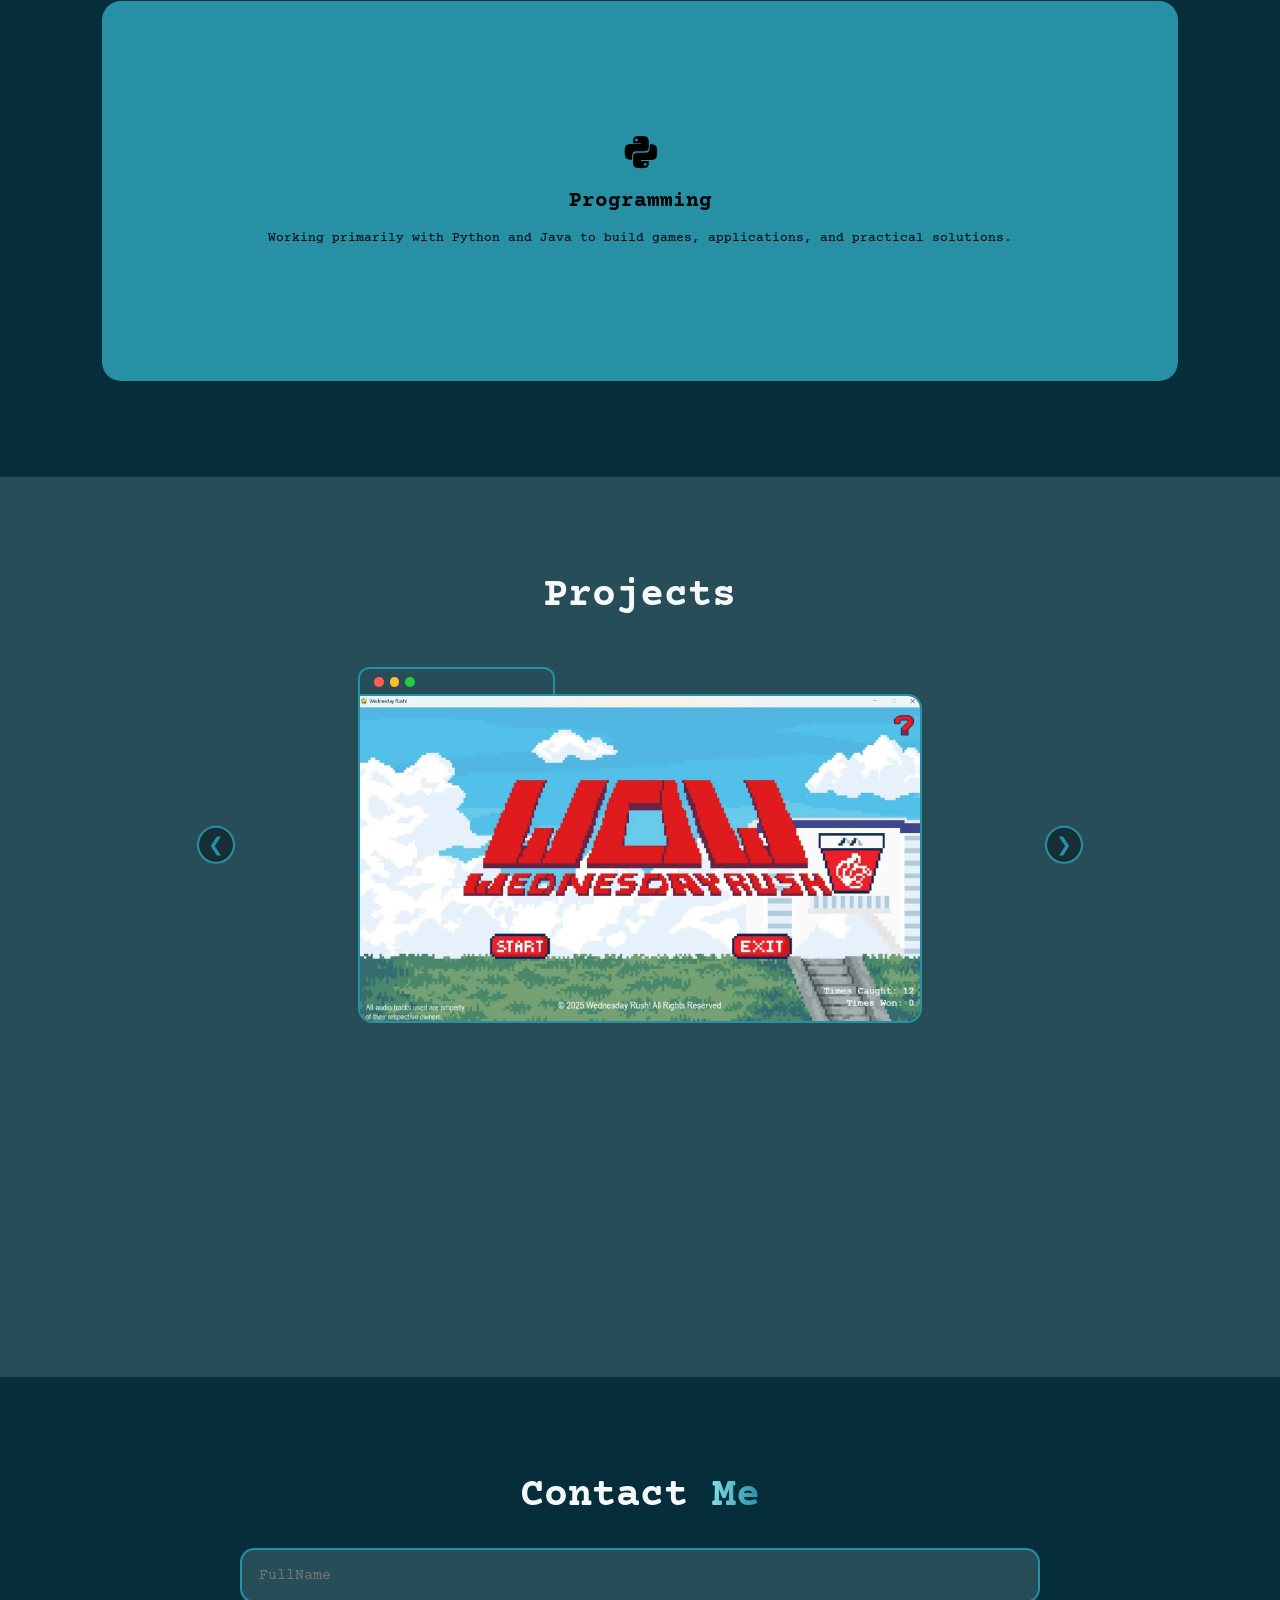
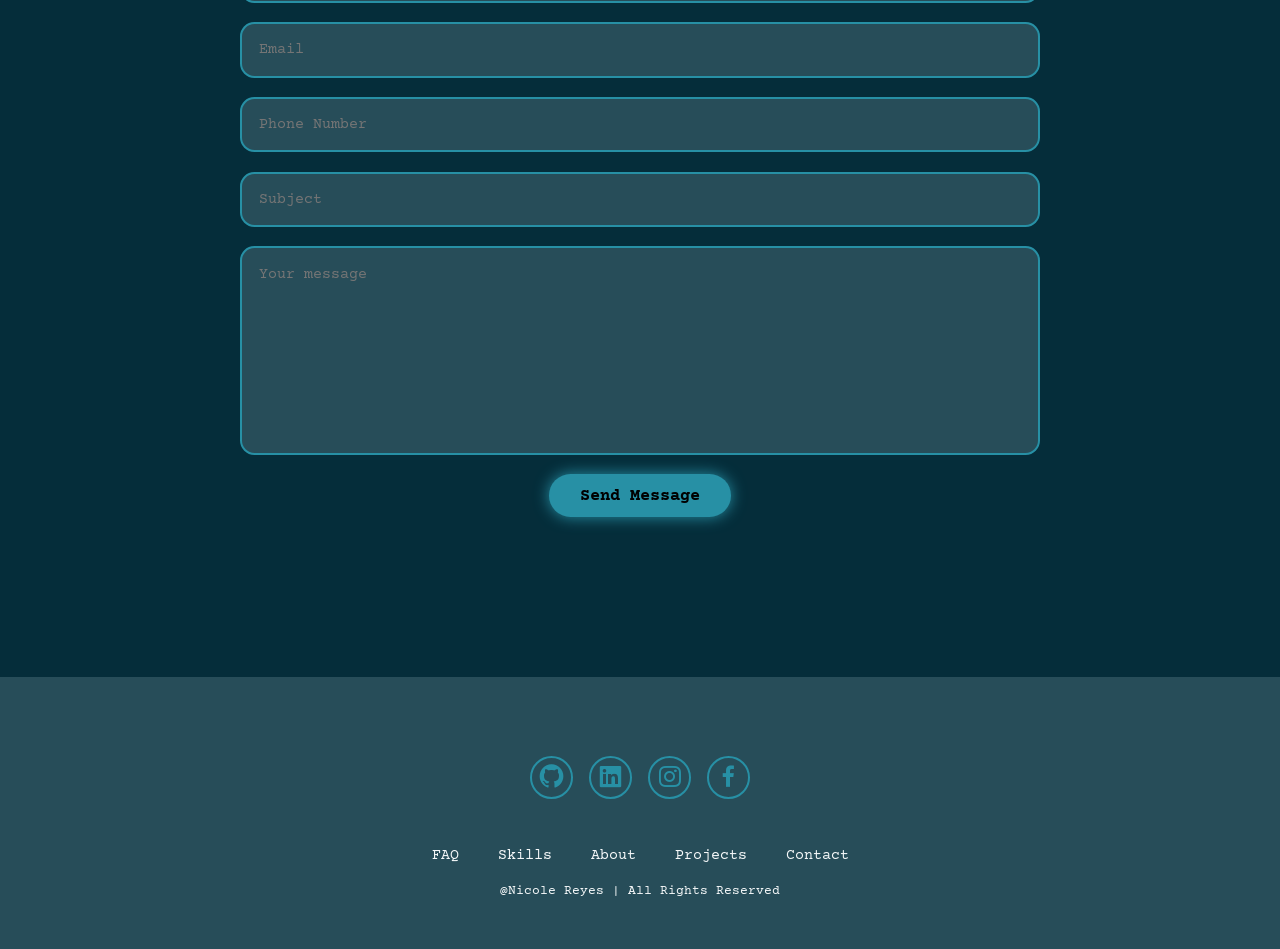
==== commit 48201f9a: "Fix image path" ====
--- a/index.html
+++ b/index.html
@@ -34,9 +34,9 @@
       <div class="home-content">
         <h1>Hi, I'm <span>Nicole!</span></h1>
         <h2>
-          A <span>Computer Engineering</span> student split software and circuits.
+          A <span>Computer Engineering student</span>
         </h2>
-        <p>Somewhere between a keyboard and a breadboard.</p>
+        <p>Split aomewhere between a keyboard and a breadboard.</p>
         <div class="social-icons">
           <a href="https://github.com/nixolotl" target="_blank">
             <i class="bx bxl-github"></i>
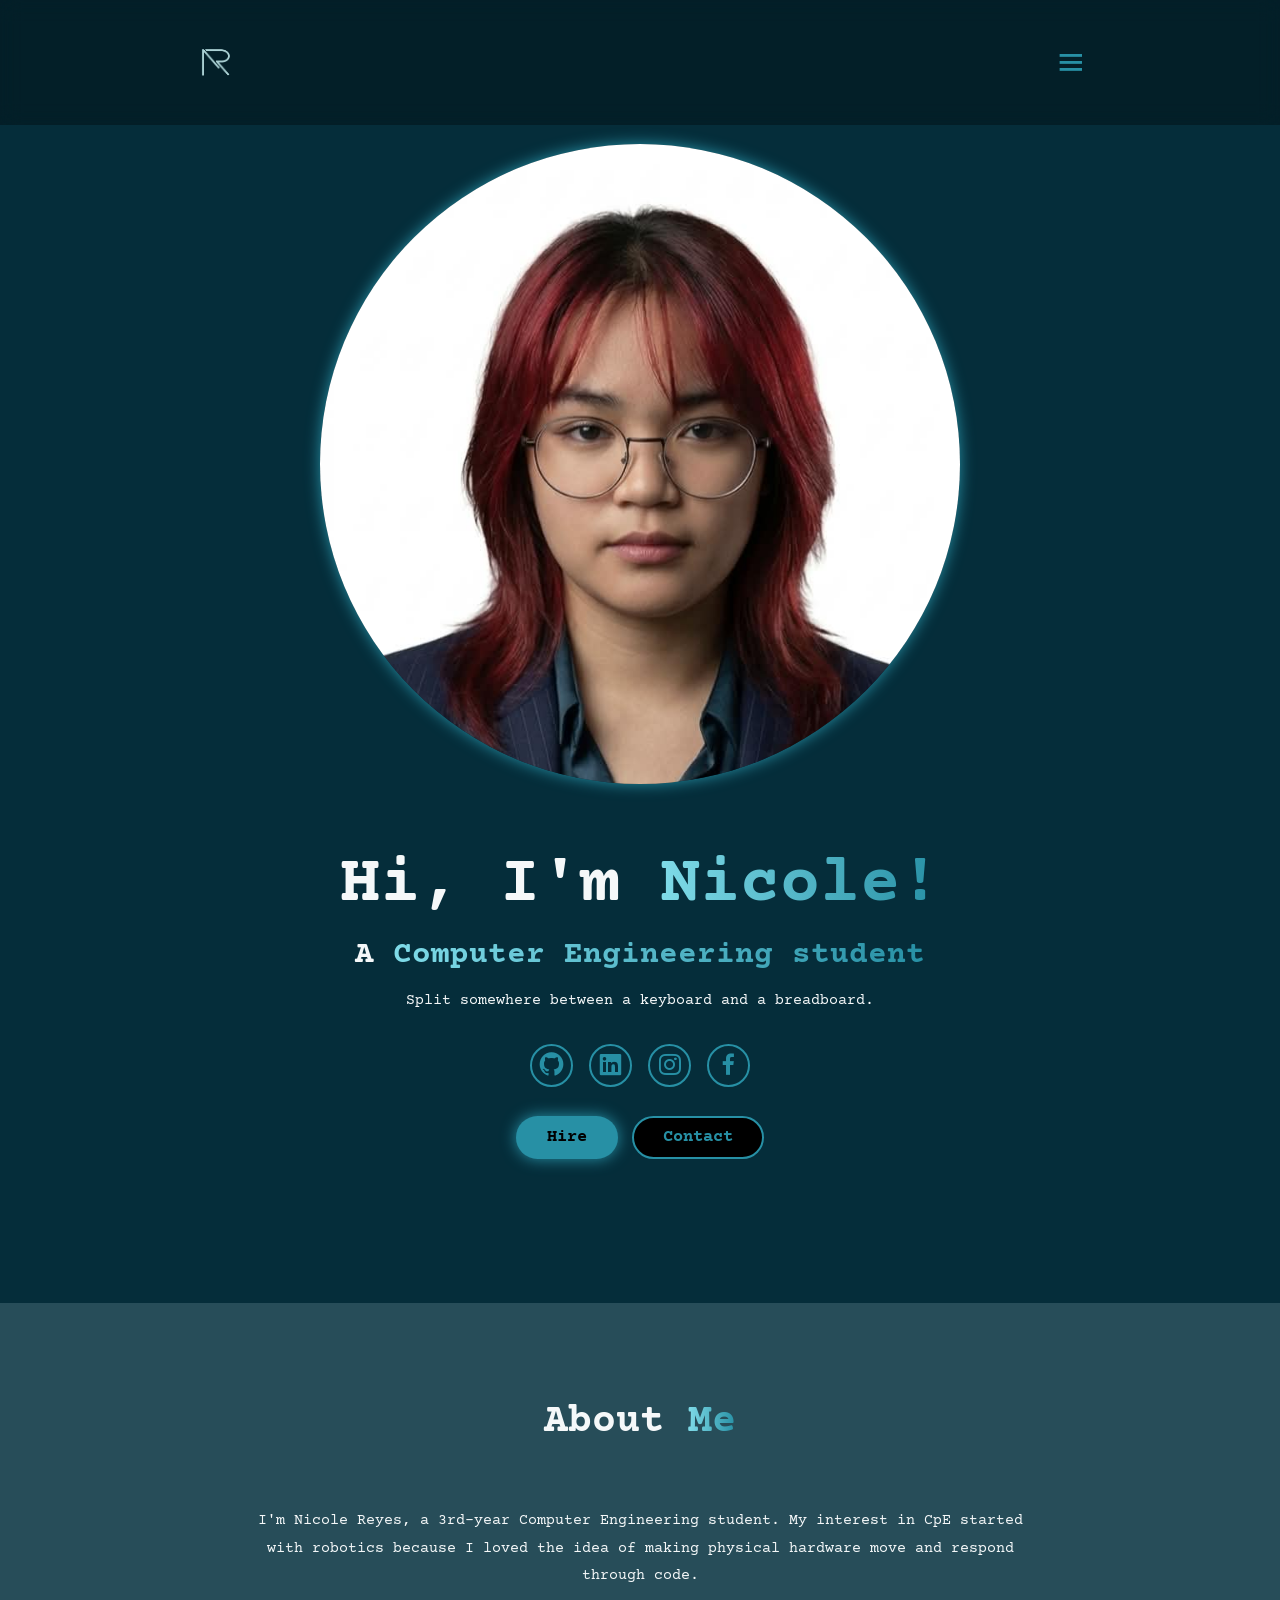
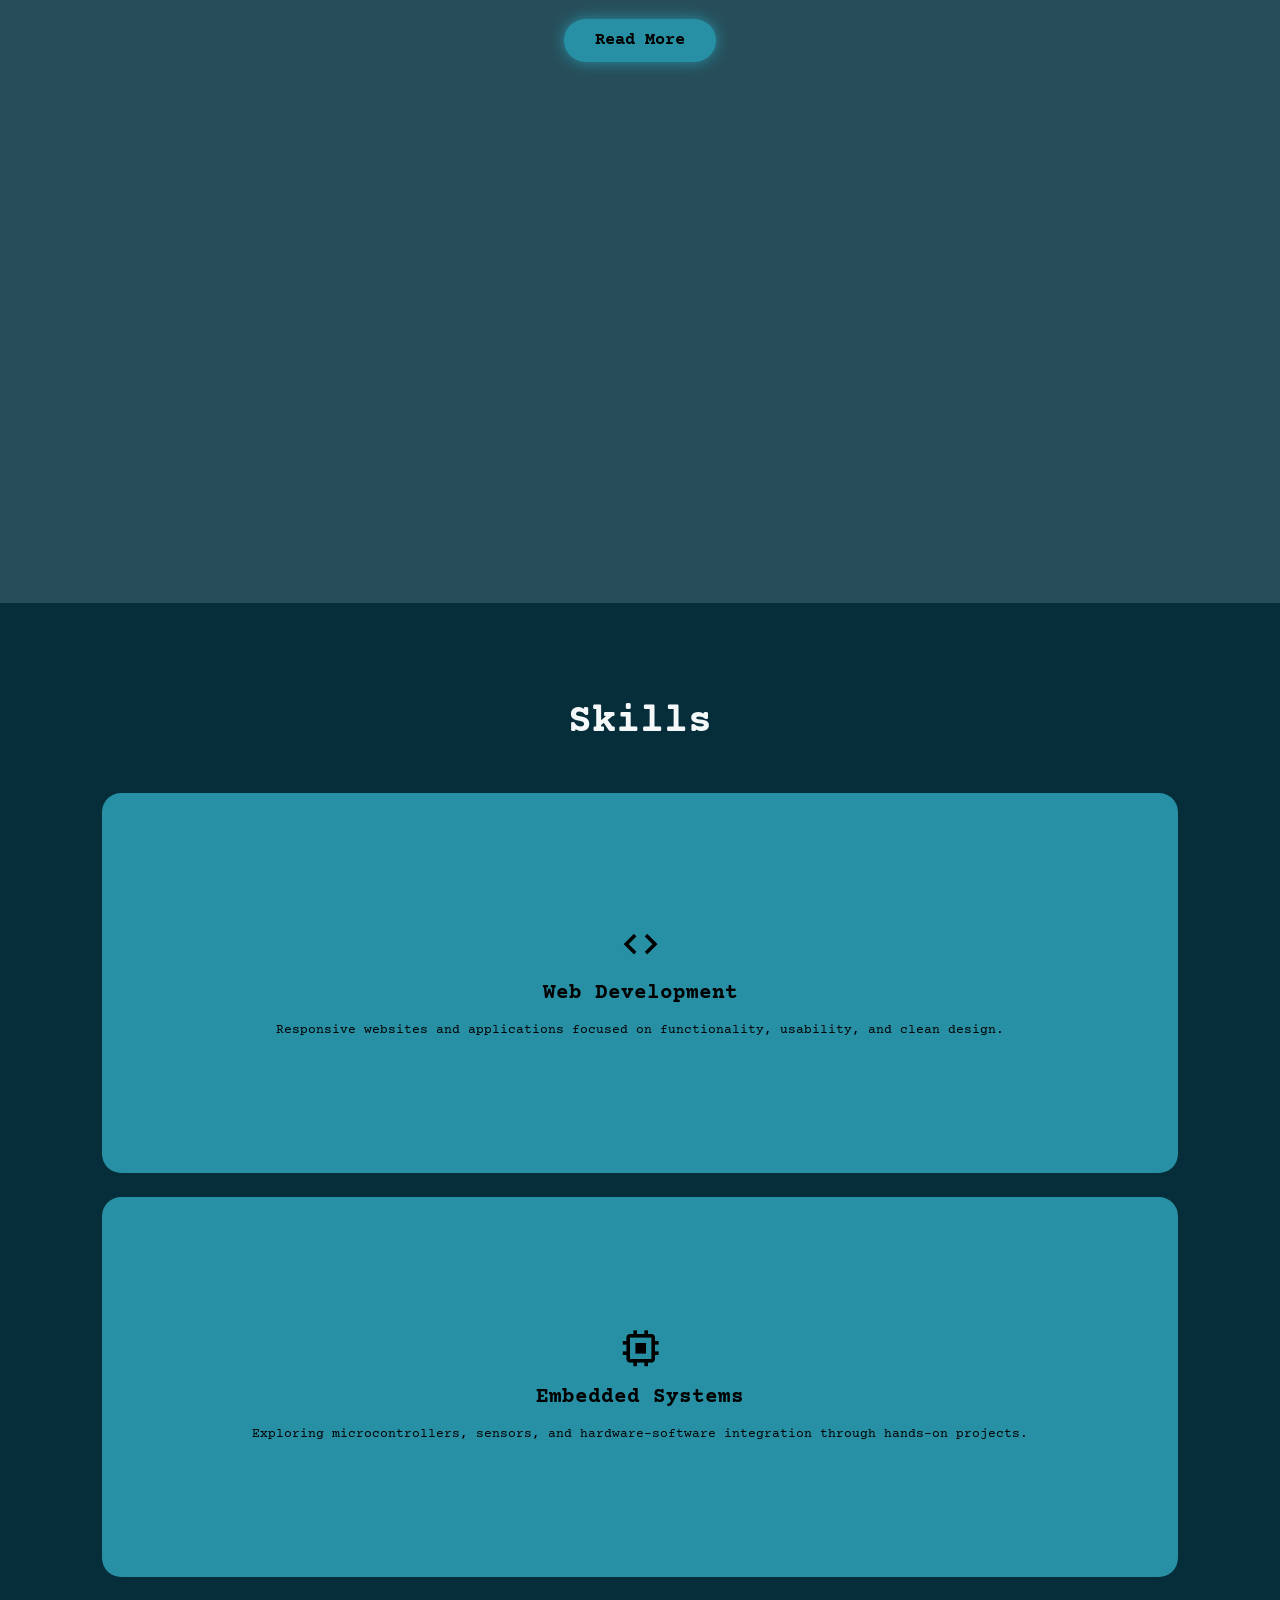
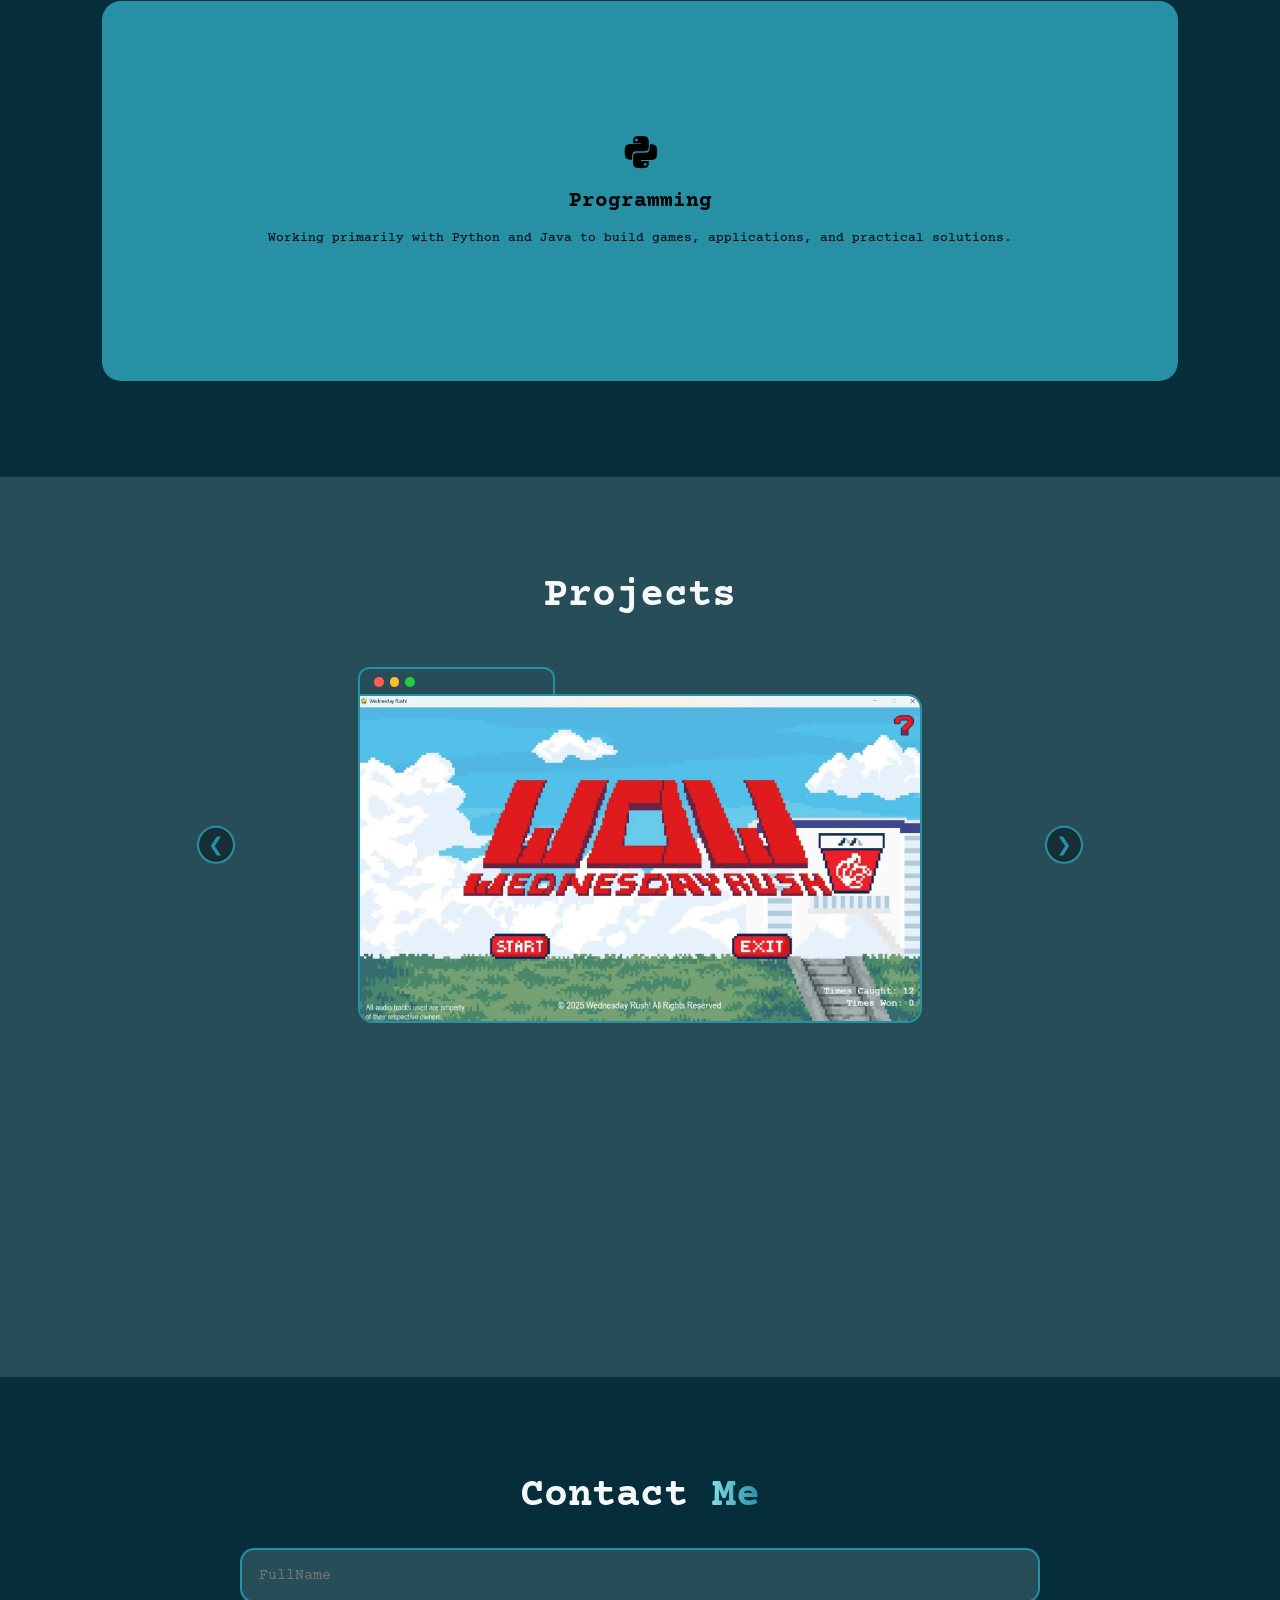
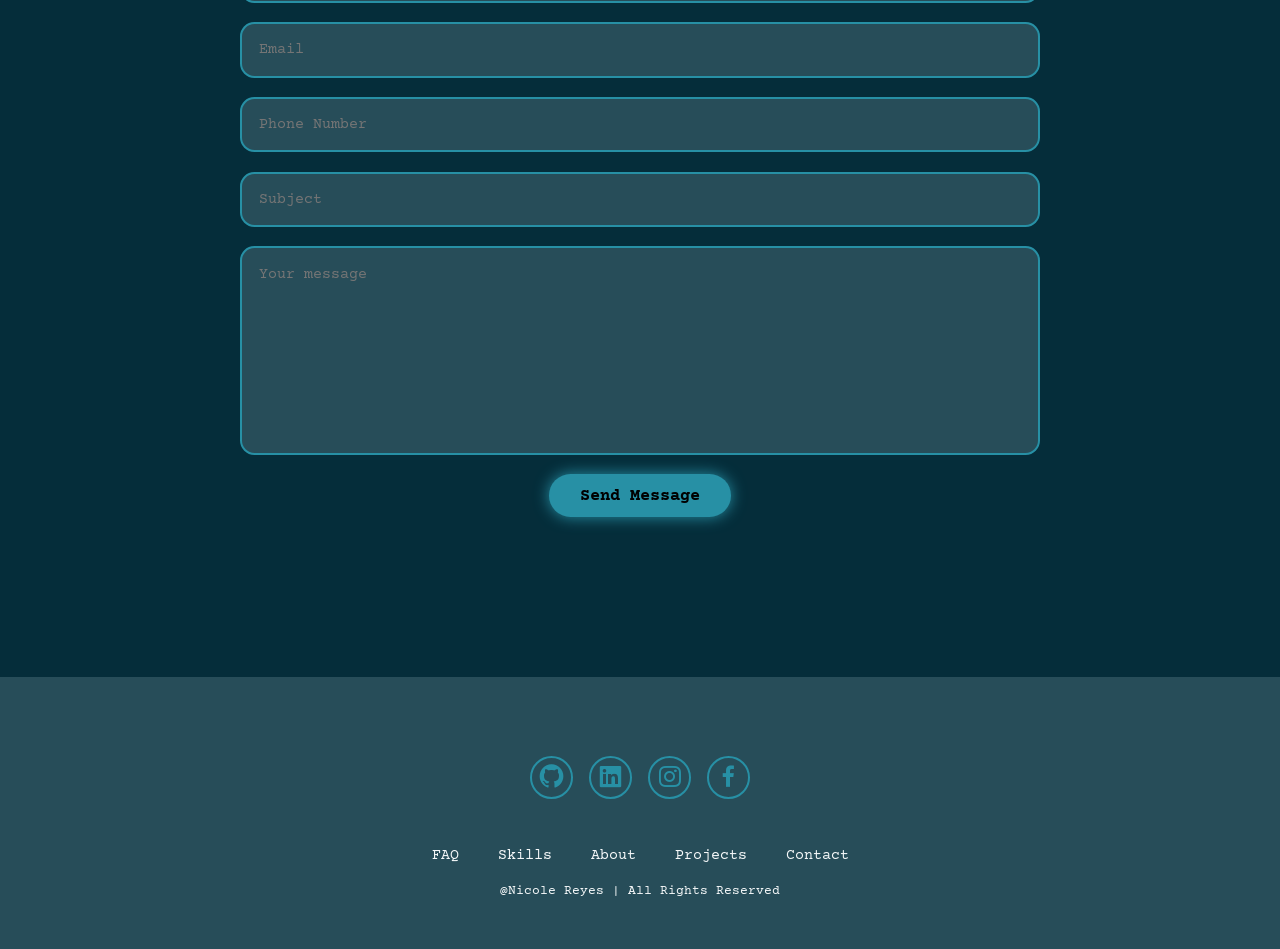
==== commit b1b4c42d: "Your update message here" ====
--- a/index.html
+++ b/index.html
@@ -36,7 +36,7 @@
         <h2>
           A <span>Computer Engineering student</span>
         </h2>
-        <p>Split aomewhere between a keyboard and a breadboard.</p>
+        <p>Split somewhere between a keyboard and a breadboard.</p>
         <div class="social-icons">
           <a href="https://github.com/nixolotl" target="_blank">
             <i class="bx bxl-github"></i>
